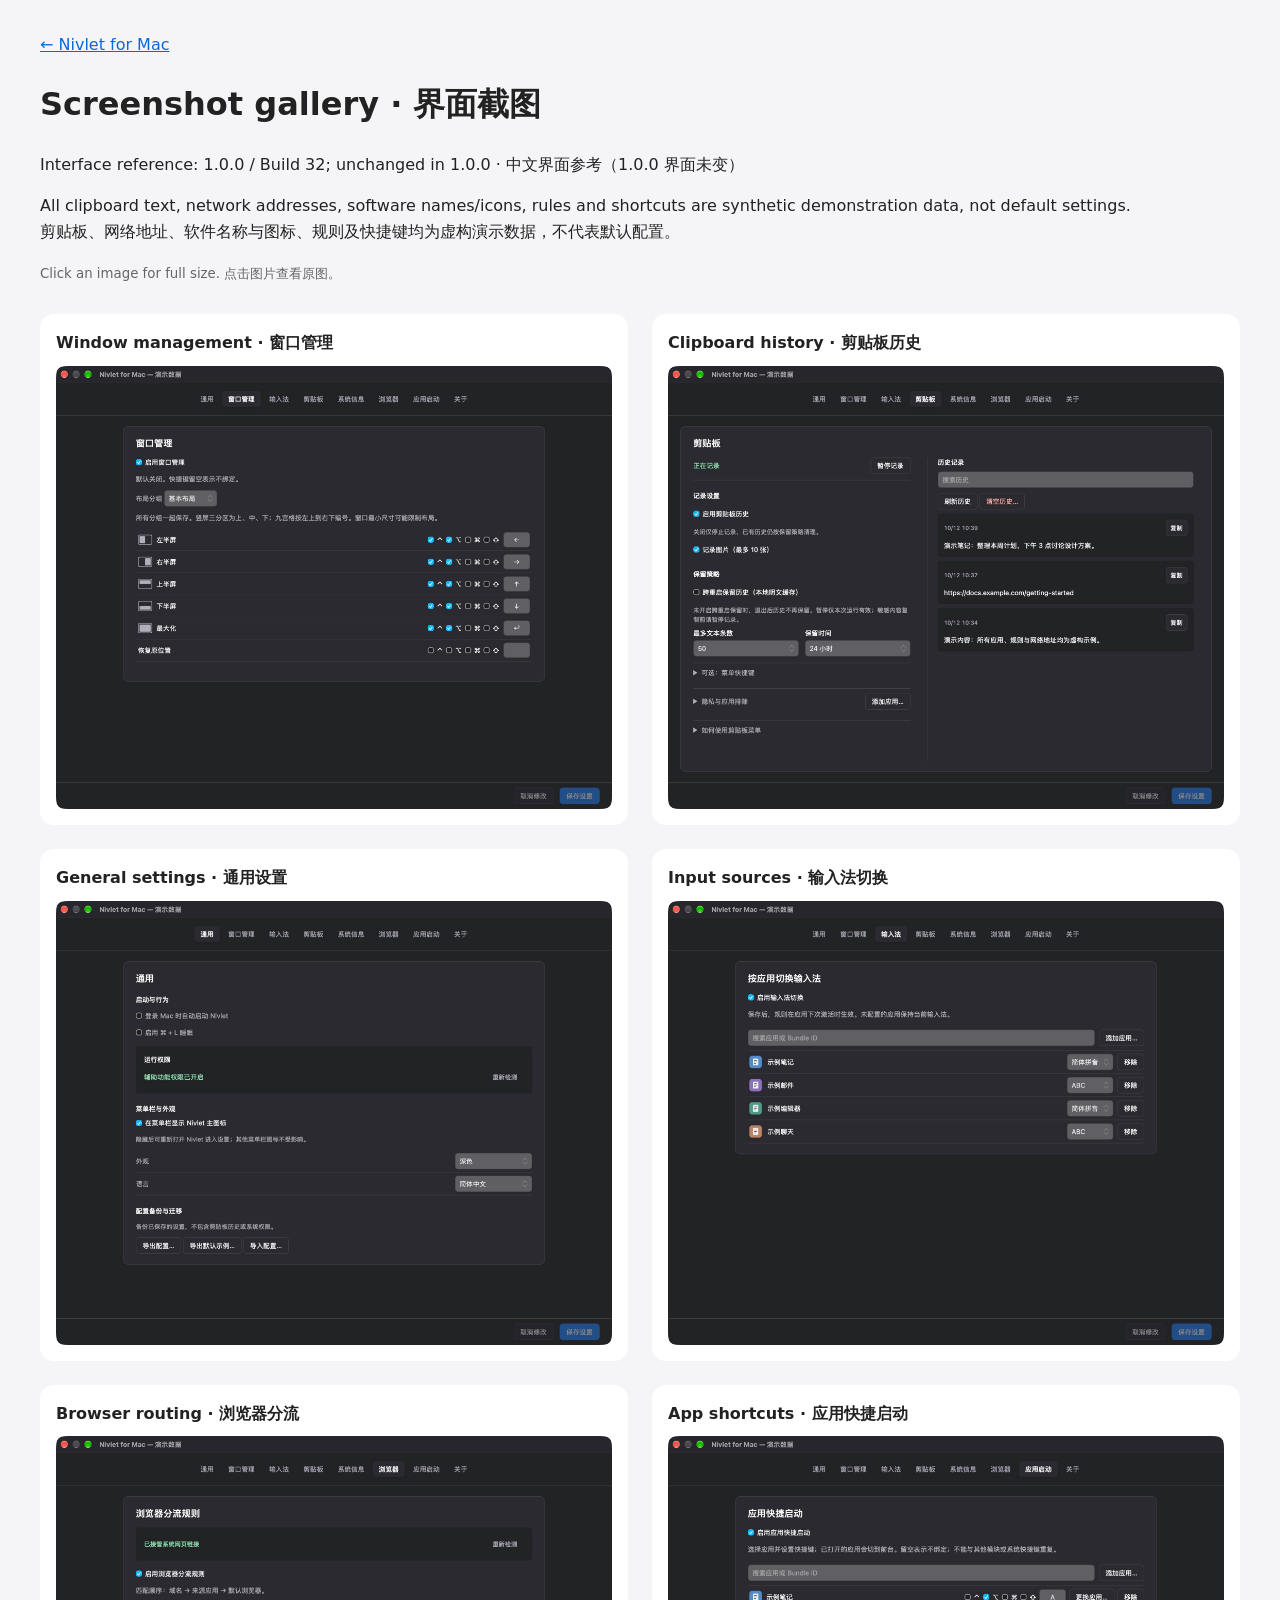
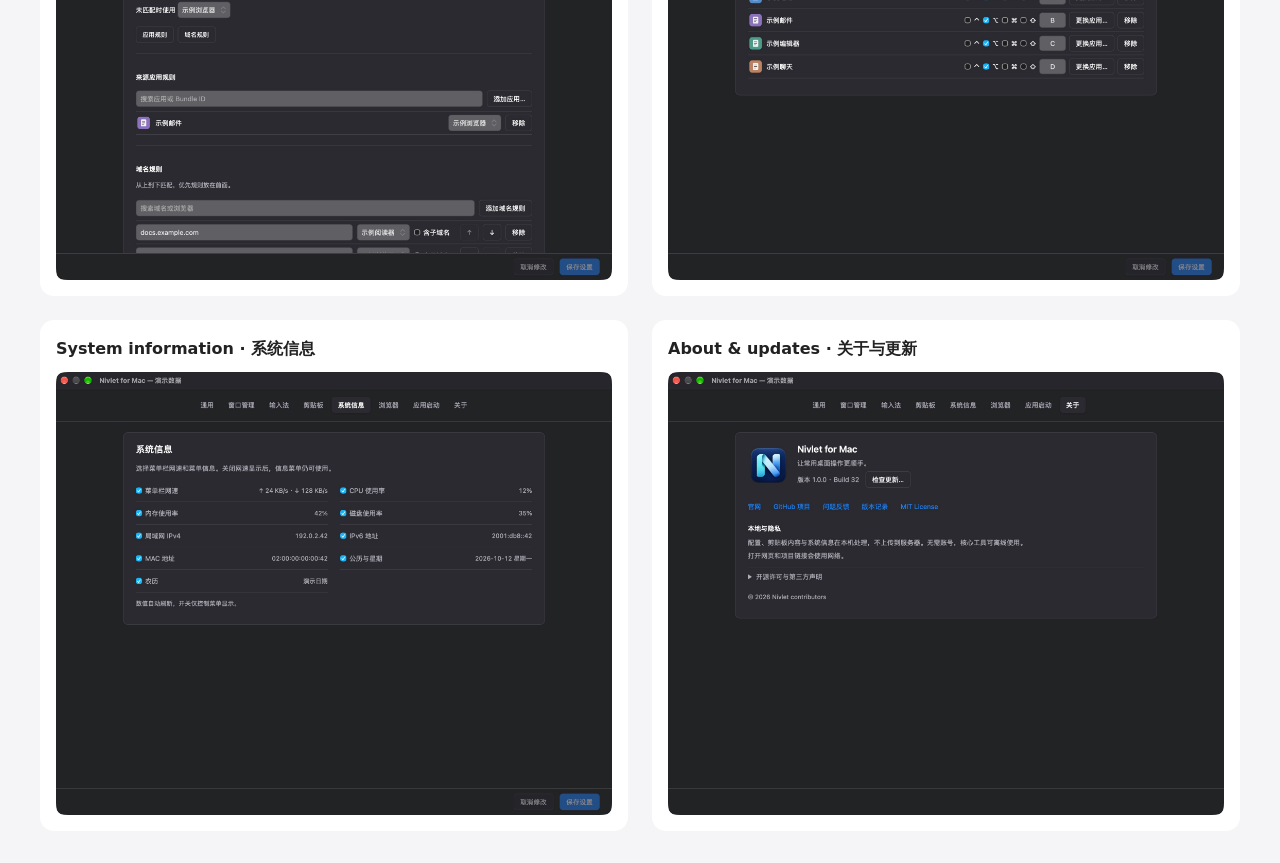
==== docs/screenshots.html @ cc3497e9 "Release Nivlet 1.0.0" ====
<!doctype html><html lang="en"><meta charset="utf-8"><meta name="viewport" content="width=device-width,initial-scale=1"><title>Nivlet 1.0.10 — Screenshot gallery / 界面截图</title><style>body{max-width:1200px;margin:0 auto;padding:32px 24px;background:#f5f5f7;color:#222;font:16px/1.6 system-ui}a{color:#0969da}header{margin-bottom:28px}.gallery{display:grid;grid-template-columns:repeat(2,minmax(0,1fr));gap:24px}figure{margin:0;padding:16px;background:#fff;border-radius:14px}img{display:block;width:100%;height:auto;border-radius:8px}figcaption{font-weight:600;margin-bottom:10px}small{color:#666}@media(max-width:700px){.gallery{grid-template-columns:1fr}body{padding:20px 16px}}</style><header><a href="./">← Nivlet for Mac</a><h1>Screenshot gallery · 界面截图</h1><p>Interface reference: 1.0.0 / Build 32; unchanged in 1.0.0 · 中文界面参考（1.0.0 界面未变）</p><p>All clipboard text, network addresses, software names/icons, rules and shortcuts are synthetic demonstration data, not default settings.<br>剪贴板、网络地址、软件名称与图标、规则及快捷键均为虚构演示数据，不代表默认配置。</p><small>Click an image for full size. 点击图片查看原图。</small></header><main class="gallery"><figure><figcaption>Window management · 窗口管理</figcaption><a href="assets/screenshots/windows.jpg"><img src="assets/screenshots/windows.jpg" alt="Window management — synthetic demonstration" loading="lazy" width="2160" height="1724"></a></figure><figure><figcaption>Clipboard history · 剪贴板历史</figcaption><a href="assets/screenshots/clipboard.jpg"><img src="assets/screenshots/clipboard.jpg" alt="Clipboard history — synthetic demonstration" loading="lazy" width="2160" height="1724"></a></figure><figure><figcaption>General settings · 通用设置</figcaption><a href="assets/screenshots/general.jpg"><img src="assets/screenshots/general.jpg" alt="General settings — synthetic demonstration" loading="lazy" width="2160" height="1724"></a></figure><figure><figcaption>Input sources · 输入法切换</figcaption><a href="assets/screenshots/input.jpg"><img src="assets/screenshots/input.jpg" alt="Input sources — synthetic demonstration" loading="lazy" width="2160" height="1724"></a></figure><figure><figcaption>Browser routing · 浏览器分流</figcaption><a href="assets/screenshots/browser.jpg"><img src="assets/screenshots/browser.jpg" alt="Browser routing — synthetic demonstration" loading="lazy" width="2160" height="1724"></a></figure><figure><figcaption>App shortcuts · 应用快捷启动</figcaption><a href="assets/screenshots/launcher.jpg"><img src="assets/screenshots/launcher.jpg" alt="App shortcuts — synthetic demonstration" loading="lazy" width="2160" height="1724"></a></figure><figure><figcaption>System information · 系统信息</figcaption><a href="assets/screenshots/system.jpg"><img src="assets/screenshots/system.jpg" alt="System information — synthetic demonstration" loading="lazy" width="2160" height="1724"></a></figure><figure><figcaption>About & updates · 关于与更新</figcaption><a href="assets/screenshots/about.jpg"><img src="assets/screenshots/about.jpg" alt="About & updates — synthetic demonstration" loading="lazy" width="2160" height="1724"></a></figure></main></html>
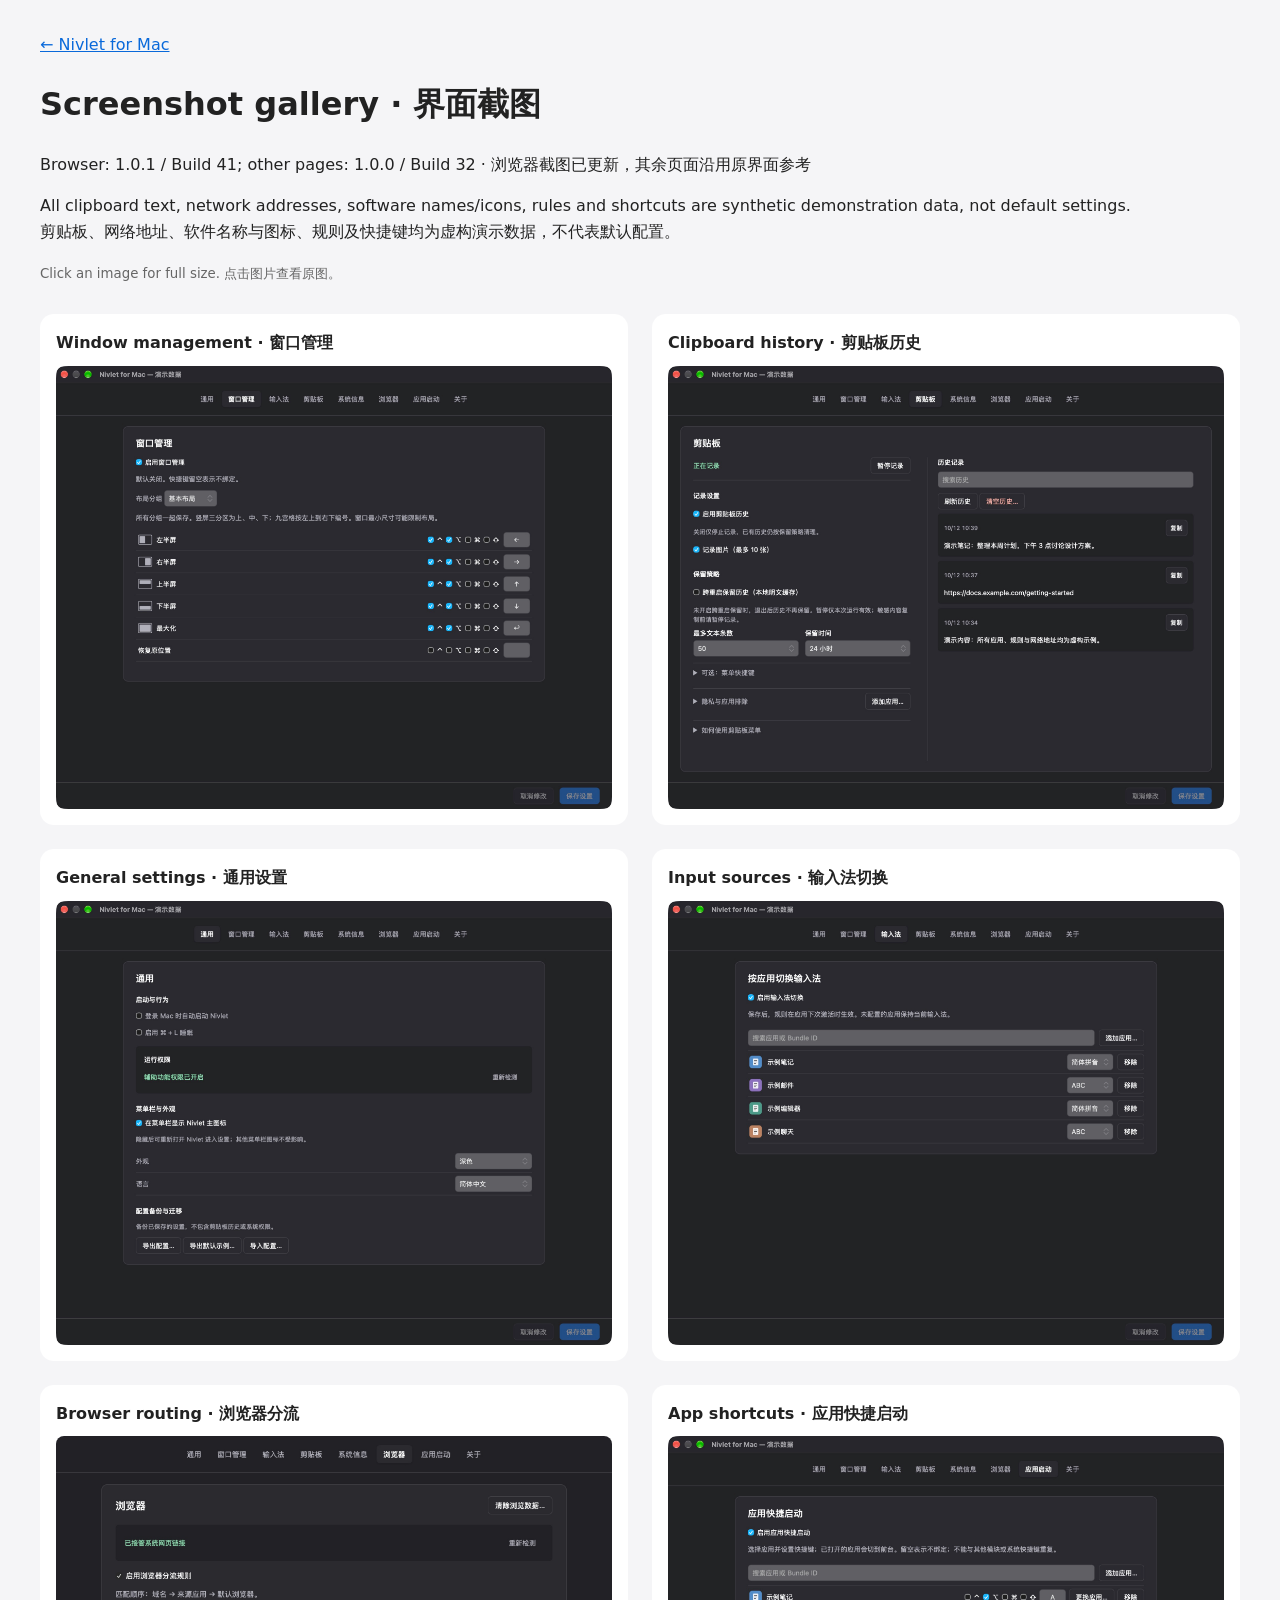
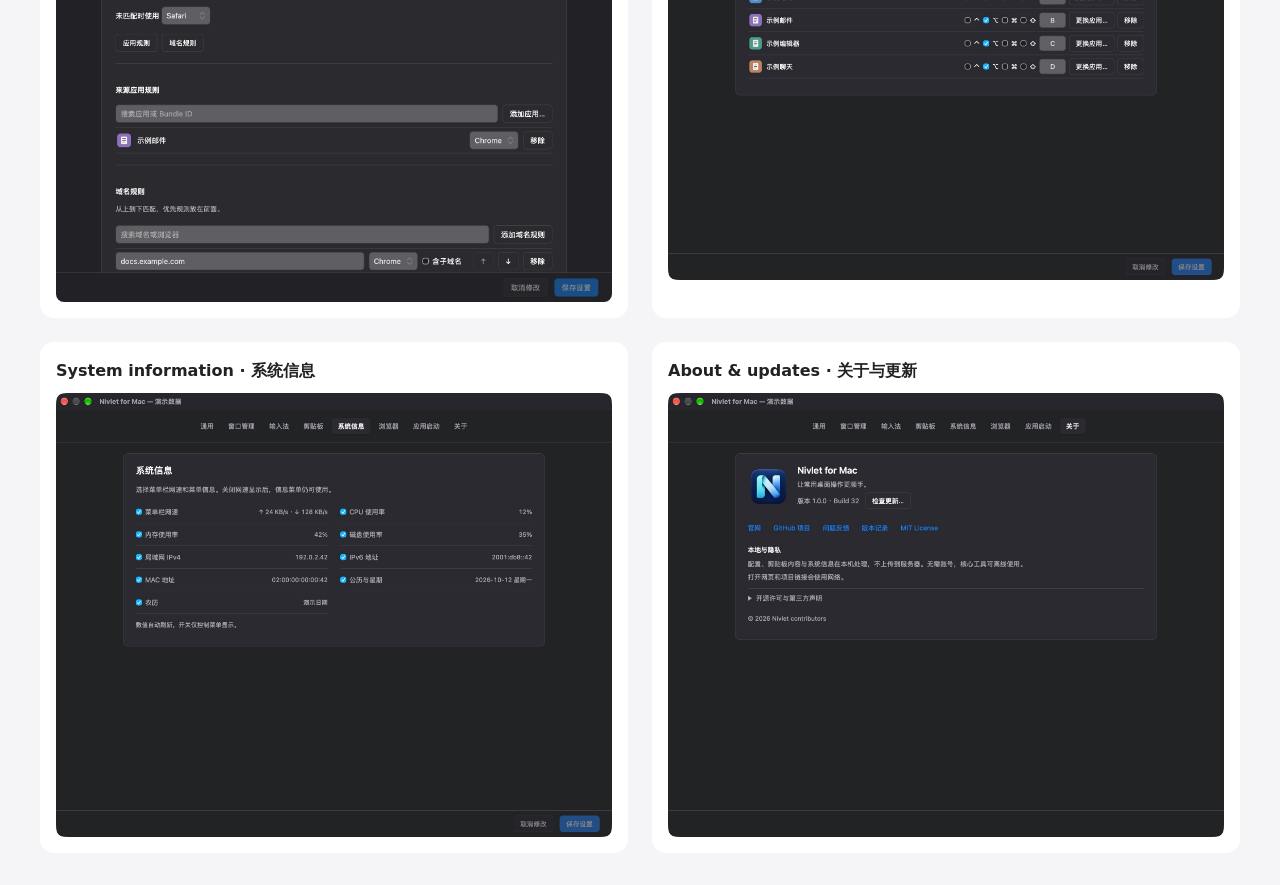
==== commit dd62a44b: "Release Nivlet 1.0.1 with browser data actions and reopen fixes" ====
--- a/docs/screenshots.html
+++ b/docs/screenshots.html
@@ -1 +1 @@
-<!doctype html><html lang="en"><meta charset="utf-8"><meta name="viewport" content="width=device-width,initial-scale=1"><title>Nivlet 1.0.10 — Screenshot gallery / 界面截图</title><style>body{max-width:1200px;margin:0 auto;padding:32px 24px;background:#f5f5f7;color:#222;font:16px/1.6 system-ui}a{color:#0969da}header{margin-bottom:28px}.gallery{display:grid;grid-template-columns:repeat(2,minmax(0,1fr));gap:24px}figure{margin:0;padding:16px;background:#fff;border-radius:14px}img{display:block;width:100%;height:auto;border-radius:8px}figcaption{font-weight:600;margin-bottom:10px}small{color:#666}@media(max-width:700px){.gallery{grid-template-columns:1fr}body{padding:20px 16px}}</style><header><a href="./">← Nivlet for Mac</a><h1>Screenshot gallery · 界面截图</h1><p>Interface reference: 1.0.0 / Build 32; unchanged in 1.0.0 · 中文界面参考（1.0.0 界面未变）</p><p>All clipboard text, network addresses, software names/icons, rules and shortcuts are synthetic demonstration data, not default settings.<br>剪贴板、网络地址、软件名称与图标、规则及快捷键均为虚构演示数据，不代表默认配置。</p><small>Click an image for full size. 点击图片查看原图。</small></header><main class="gallery"><figure><figcaption>Window management · 窗口管理</figcaption><a href="assets/screenshots/windows.jpg"><img src="assets/screenshots/windows.jpg" alt="Window management — synthetic demonstration" loading="lazy" width="2160" height="1724"></a></figure><figure><figcaption>Clipboard history · 剪贴板历史</figcaption><a href="assets/screenshots/clipboard.jpg"><img src="assets/screenshots/clipboard.jpg" alt="Clipboard history — synthetic demonstration" loading="lazy" width="2160" height="1724"></a></figure><figure><figcaption>General settings · 通用设置</figcaption><a href="assets/screenshots/general.jpg"><img src="assets/screenshots/general.jpg" alt="General settings — synthetic demonstration" loading="lazy" width="2160" height="1724"></a></figure><figure><figcaption>Input sources · 输入法切换</figcaption><a href="assets/screenshots/input.jpg"><img src="assets/screenshots/input.jpg" alt="Input sources — synthetic demonstration" loading="lazy" width="2160" height="1724"></a></figure><figure><figcaption>Browser routing · 浏览器分流</figcaption><a href="assets/screenshots/browser.jpg"><img src="assets/screenshots/browser.jpg" alt="Browser routing — synthetic demonstration" loading="lazy" width="2160" height="1724"></a></figure><figure><figcaption>App shortcuts · 应用快捷启动</figcaption><a href="assets/screenshots/launcher.jpg"><img src="assets/screenshots/launcher.jpg" alt="App shortcuts — synthetic demonstration" loading="lazy" width="2160" height="1724"></a></figure><figure><figcaption>System information · 系统信息</figcaption><a href="assets/screenshots/system.jpg"><img src="assets/screenshots/system.jpg" alt="System information — synthetic demonstration" loading="lazy" width="2160" height="1724"></a></figure><figure><figcaption>About & updates · 关于与更新</figcaption><a href="assets/screenshots/about.jpg"><img src="assets/screenshots/about.jpg" alt="About & updates — synthetic demonstration" loading="lazy" width="2160" height="1724"></a></figure></main></html>+<!doctype html><html lang="en"><meta charset="utf-8"><meta name="viewport" content="width=device-width,initial-scale=1"><title>Nivlet 1.0.10 — Screenshot gallery / 界面截图</title><style>body{max-width:1200px;margin:0 auto;padding:32px 24px;background:#f5f5f7;color:#222;font:16px/1.6 system-ui}a{color:#0969da}header{margin-bottom:28px}.gallery{display:grid;grid-template-columns:repeat(2,minmax(0,1fr));gap:24px}figure{margin:0;padding:16px;background:#fff;border-radius:14px}img{display:block;width:100%;height:auto;border-radius:8px}figcaption{font-weight:600;margin-bottom:10px}small{color:#666}@media(max-width:700px){.gallery{grid-template-columns:1fr}body{padding:20px 16px}}</style><header><a href="./">← Nivlet for Mac</a><h1>Screenshot gallery · 界面截图</h1><p>Browser: 1.0.1 / Build 41; other pages: 1.0.0 / Build 32 · 浏览器截图已更新，其余页面沿用原界面参考</p><p>All clipboard text, network addresses, software names/icons, rules and shortcuts are synthetic demonstration data, not default settings.<br>剪贴板、网络地址、软件名称与图标、规则及快捷键均为虚构演示数据，不代表默认配置。</p><small>Click an image for full size. 点击图片查看原图。</small></header><main class="gallery"><figure><figcaption>Window management · 窗口管理</figcaption><a href="assets/screenshots/windows.jpg"><img src="assets/screenshots/windows.jpg" alt="Window management — synthetic demonstration" loading="lazy" width="2160" height="1724"></a></figure><figure><figcaption>Clipboard history · 剪贴板历史</figcaption><a href="assets/screenshots/clipboard.jpg"><img src="assets/screenshots/clipboard.jpg" alt="Clipboard history — synthetic demonstration" loading="lazy" width="2160" height="1724"></a></figure><figure><figcaption>General settings · 通用设置</figcaption><a href="assets/screenshots/general.jpg"><img src="assets/screenshots/general.jpg" alt="General settings — synthetic demonstration" loading="lazy" width="2160" height="1724"></a></figure><figure><figcaption>Input sources · 输入法切换</figcaption><a href="assets/screenshots/input.jpg"><img src="assets/screenshots/input.jpg" alt="Input sources — synthetic demonstration" loading="lazy" width="2160" height="1724"></a></figure><figure><figcaption>Browser routing · 浏览器分流</figcaption><a href="assets/screenshots/browser.jpg"><img src="assets/screenshots/browser.jpg" alt="Browser routing — synthetic demonstration" loading="lazy" width="2160" height="1724"></a></figure><figure><figcaption>App shortcuts · 应用快捷启动</figcaption><a href="assets/screenshots/launcher.jpg"><img src="assets/screenshots/launcher.jpg" alt="App shortcuts — synthetic demonstration" loading="lazy" width="2160" height="1724"></a></figure><figure><figcaption>System information · 系统信息</figcaption><a href="assets/screenshots/system.jpg"><img src="assets/screenshots/system.jpg" alt="System information — synthetic demonstration" loading="lazy" width="2160" height="1724"></a></figure><figure><figcaption>About & updates · 关于与更新</figcaption><a href="assets/screenshots/about.jpg"><img src="assets/screenshots/about.jpg" alt="About & updates — synthetic demonstration" loading="lazy" width="2160" height="1724"></a></figure></main></html>
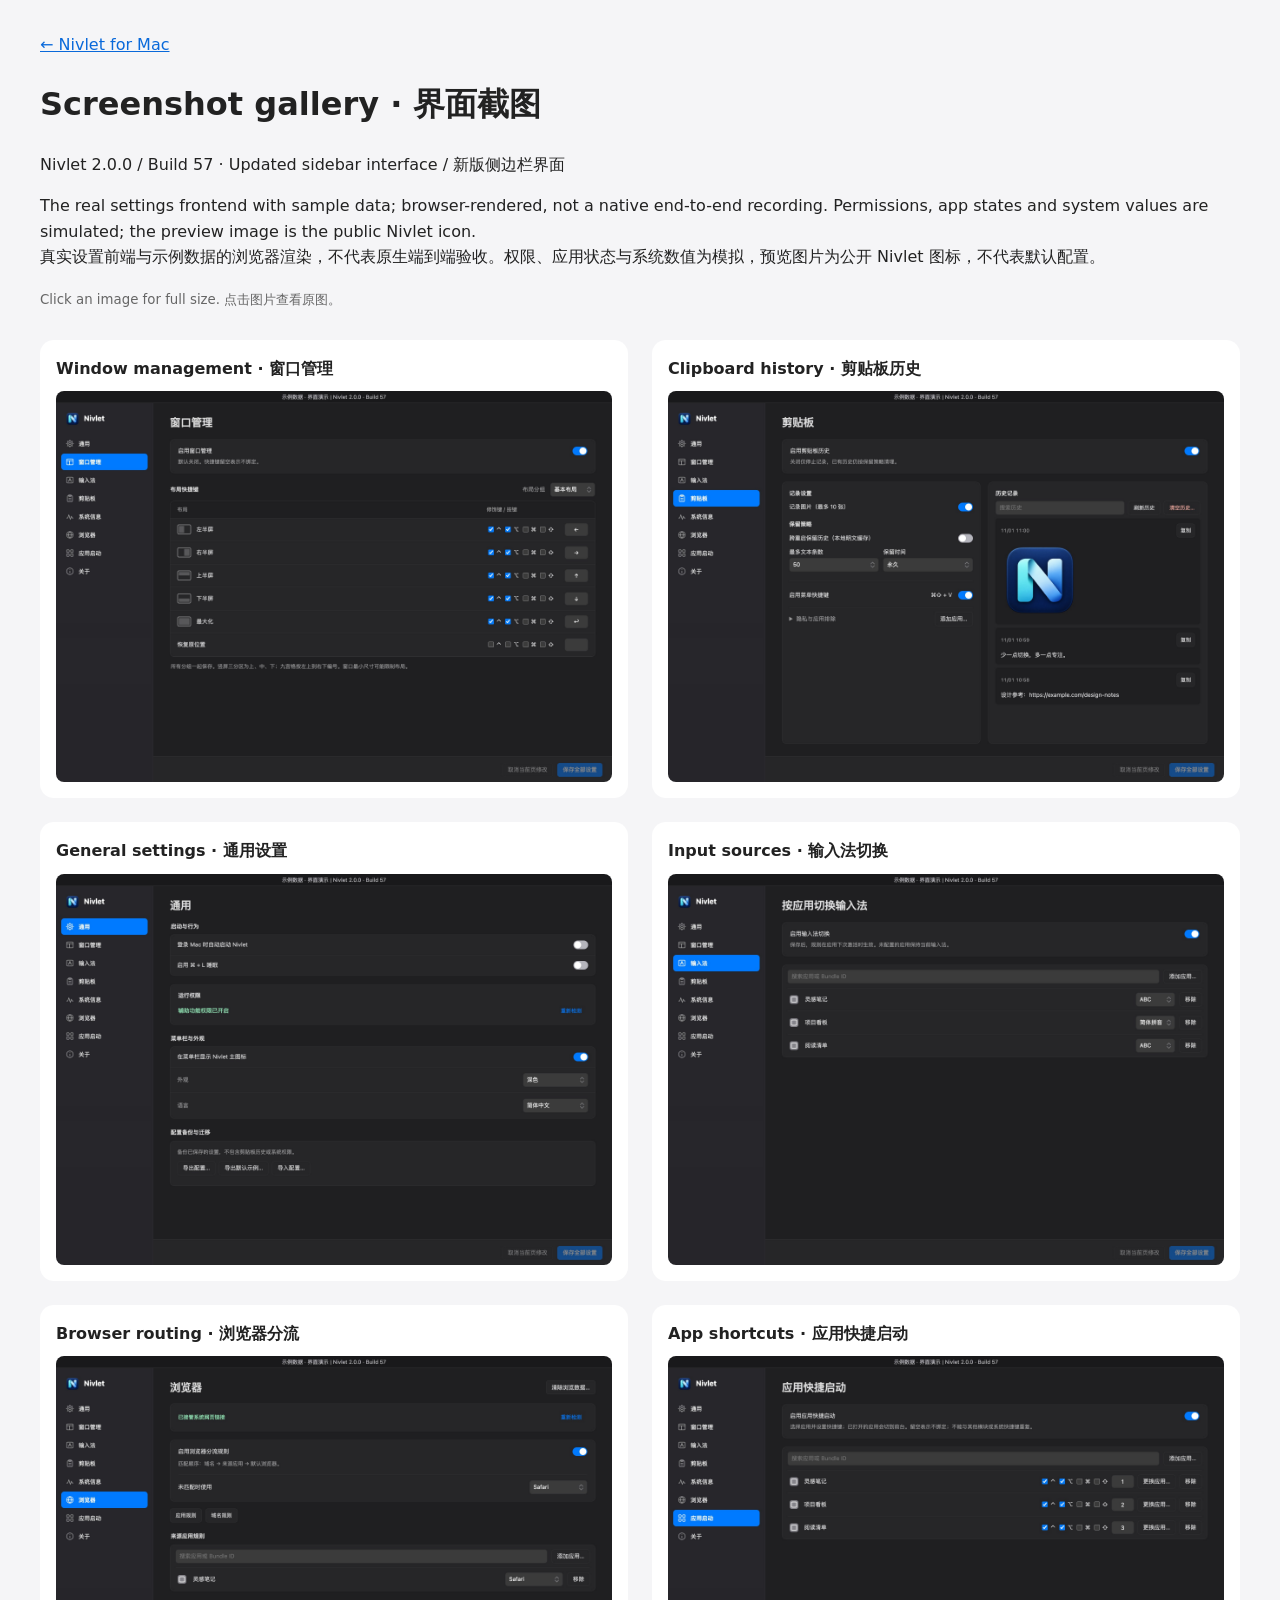
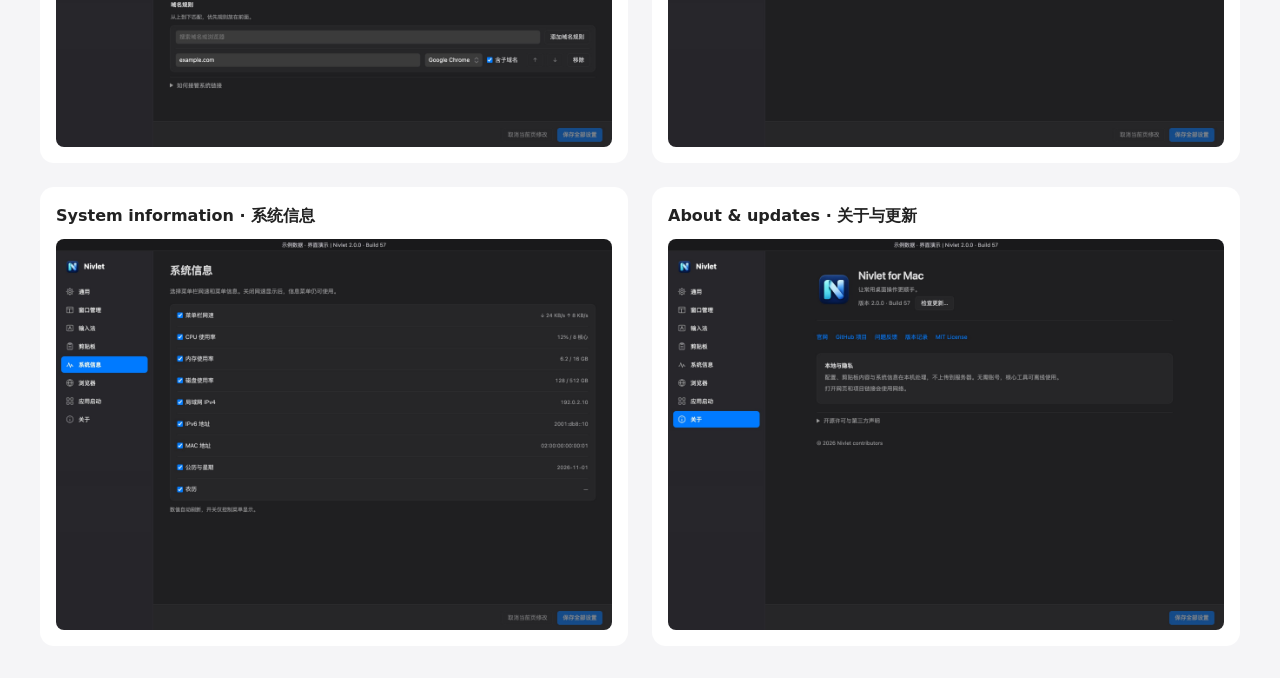
==== commit 7ac38f96: "Prepare 2.0.0 major release metadata, documentation, and updated demos" ====
--- a/docs/screenshots.html
+++ b/docs/screenshots.html
@@ -1 +1 @@
-<!doctype html><html lang="en"><meta charset="utf-8"><meta name="viewport" content="width=device-width,initial-scale=1"><title>Nivlet 1.0.10 — Screenshot gallery / 界面截图</title><style>body{max-width:1200px;margin:0 auto;padding:32px 24px;background:#f5f5f7;color:#222;font:16px/1.6 system-ui}a{color:#0969da}header{margin-bottom:28px}.gallery{display:grid;grid-template-columns:repeat(2,minmax(0,1fr));gap:24px}figure{margin:0;padding:16px;background:#fff;border-radius:14px}img{display:block;width:100%;height:auto;border-radius:8px}figcaption{font-weight:600;margin-bottom:10px}small{color:#666}@media(max-width:700px){.gallery{grid-template-columns:1fr}body{padding:20px 16px}}</style><header><a href="./">← Nivlet for Mac</a><h1>Screenshot gallery · 界面截图</h1><p>Browser: 1.0.1 / Build 41; other pages: 1.0.0 / Build 32 · 浏览器截图已更新，其余页面沿用原界面参考</p><p>All clipboard text, network addresses, software names/icons, rules and shortcuts are synthetic demonstration data, not default settings.<br>剪贴板、网络地址、软件名称与图标、规则及快捷键均为虚构演示数据，不代表默认配置。</p><small>Click an image for full size. 点击图片查看原图。</small></header><main class="gallery"><figure><figcaption>Window management · 窗口管理</figcaption><a href="assets/screenshots/windows.jpg"><img src="assets/screenshots/windows.jpg" alt="Window management — synthetic demonstration" loading="lazy" width="2160" height="1724"></a></figure><figure><figcaption>Clipboard history · 剪贴板历史</figcaption><a href="assets/screenshots/clipboard.jpg"><img src="assets/screenshots/clipboard.jpg" alt="Clipboard history — synthetic demonstration" loading="lazy" width="2160" height="1724"></a></figure><figure><figcaption>General settings · 通用设置</figcaption><a href="assets/screenshots/general.jpg"><img src="assets/screenshots/general.jpg" alt="General settings — synthetic demonstration" loading="lazy" width="2160" height="1724"></a></figure><figure><figcaption>Input sources · 输入法切换</figcaption><a href="assets/screenshots/input.jpg"><img src="assets/screenshots/input.jpg" alt="Input sources — synthetic demonstration" loading="lazy" width="2160" height="1724"></a></figure><figure><figcaption>Browser routing · 浏览器分流</figcaption><a href="assets/screenshots/browser.jpg"><img src="assets/screenshots/browser.jpg" alt="Browser routing — synthetic demonstration" loading="lazy" width="2160" height="1724"></a></figure><figure><figcaption>App shortcuts · 应用快捷启动</figcaption><a href="assets/screenshots/launcher.jpg"><img src="assets/screenshots/launcher.jpg" alt="App shortcuts — synthetic demonstration" loading="lazy" width="2160" height="1724"></a></figure><figure><figcaption>System information · 系统信息</figcaption><a href="assets/screenshots/system.jpg"><img src="assets/screenshots/system.jpg" alt="System information — synthetic demonstration" loading="lazy" width="2160" height="1724"></a></figure><figure><figcaption>About & updates · 关于与更新</figcaption><a href="assets/screenshots/about.jpg"><img src="assets/screenshots/about.jpg" alt="About & updates — synthetic demonstration" loading="lazy" width="2160" height="1724"></a></figure></main></html>+<!doctype html><html lang="en"><meta charset="utf-8"><meta name="viewport" content="width=device-width,initial-scale=1"><title>Nivlet — Screenshot gallery / 界面截图</title><style>body{max-width:1200px;margin:0 auto;padding:32px 24px;background:#f5f5f7;color:#222;font:16px/1.6 system-ui}a{color:#0969da}header{margin-bottom:28px}.gallery{display:grid;grid-template-columns:repeat(2,minmax(0,1fr));gap:24px}figure{margin:0;padding:16px;background:#fff;border-radius:14px}img{display:block;width:100%;height:auto;border-radius:8px}figcaption{font-weight:600;margin-bottom:10px}small{color:#666}@media(max-width:700px){.gallery{grid-template-columns:1fr}body{padding:20px 16px}}</style><header><a href="./">← Nivlet for Mac</a><h1>Screenshot gallery · 界面截图</h1><p>Nivlet 2.0.0 / Build 57 · Updated sidebar interface / 新版侧边栏界面</p><p>The real settings frontend with sample data; browser-rendered, not a native end-to-end recording. Permissions, app states and system values are simulated; the preview image is the public Nivlet icon.<br>真实设置前端与示例数据的浏览器渲染，不代表原生端到端验收。权限、应用状态与系统数值为模拟，预览图片为公开 Nivlet 图标，不代表默认配置。</p><small>Click an image for full size. 点击图片查看原图。</small></header><main class="gallery"><figure><figcaption>Window management · 窗口管理</figcaption><a href="assets/screenshots/windows.jpg"><img src="assets/screenshots/windows.jpg" alt="Window management — synthetic demonstration" loading="lazy" width="2560" height="1800"></a></figure><figure><figcaption>Clipboard history · 剪贴板历史</figcaption><a href="assets/screenshots/clipboard.jpg"><img src="assets/screenshots/clipboard.jpg" alt="Clipboard history — synthetic demonstration" loading="lazy" width="2560" height="1800"></a></figure><figure><figcaption>General settings · 通用设置</figcaption><a href="assets/screenshots/general.jpg"><img src="assets/screenshots/general.jpg" alt="General settings — synthetic demonstration" loading="lazy" width="2560" height="1800"></a></figure><figure><figcaption>Input sources · 输入法切换</figcaption><a href="assets/screenshots/input.jpg"><img src="assets/screenshots/input.jpg" alt="Input sources — synthetic demonstration" loading="lazy" width="2560" height="1800"></a></figure><figure><figcaption>Browser routing · 浏览器分流</figcaption><a href="assets/screenshots/browser.jpg"><img src="assets/screenshots/browser.jpg" alt="Browser routing — synthetic demonstration" loading="lazy" width="2560" height="1800"></a></figure><figure><figcaption>App shortcuts · 应用快捷启动</figcaption><a href="assets/screenshots/launcher.jpg"><img src="assets/screenshots/launcher.jpg" alt="App shortcuts — synthetic demonstration" loading="lazy" width="2560" height="1800"></a></figure><figure><figcaption>System information · 系统信息</figcaption><a href="assets/screenshots/system.jpg"><img src="assets/screenshots/system.jpg" alt="System information — synthetic demonstration" loading="lazy" width="2560" height="1800"></a></figure><figure><figcaption>About & updates · 关于与更新</figcaption><a href="assets/screenshots/about.jpg"><img src="assets/screenshots/about.jpg" alt="About & updates — synthetic demonstration" loading="lazy" width="2560" height="1800"></a></figure></main></html>
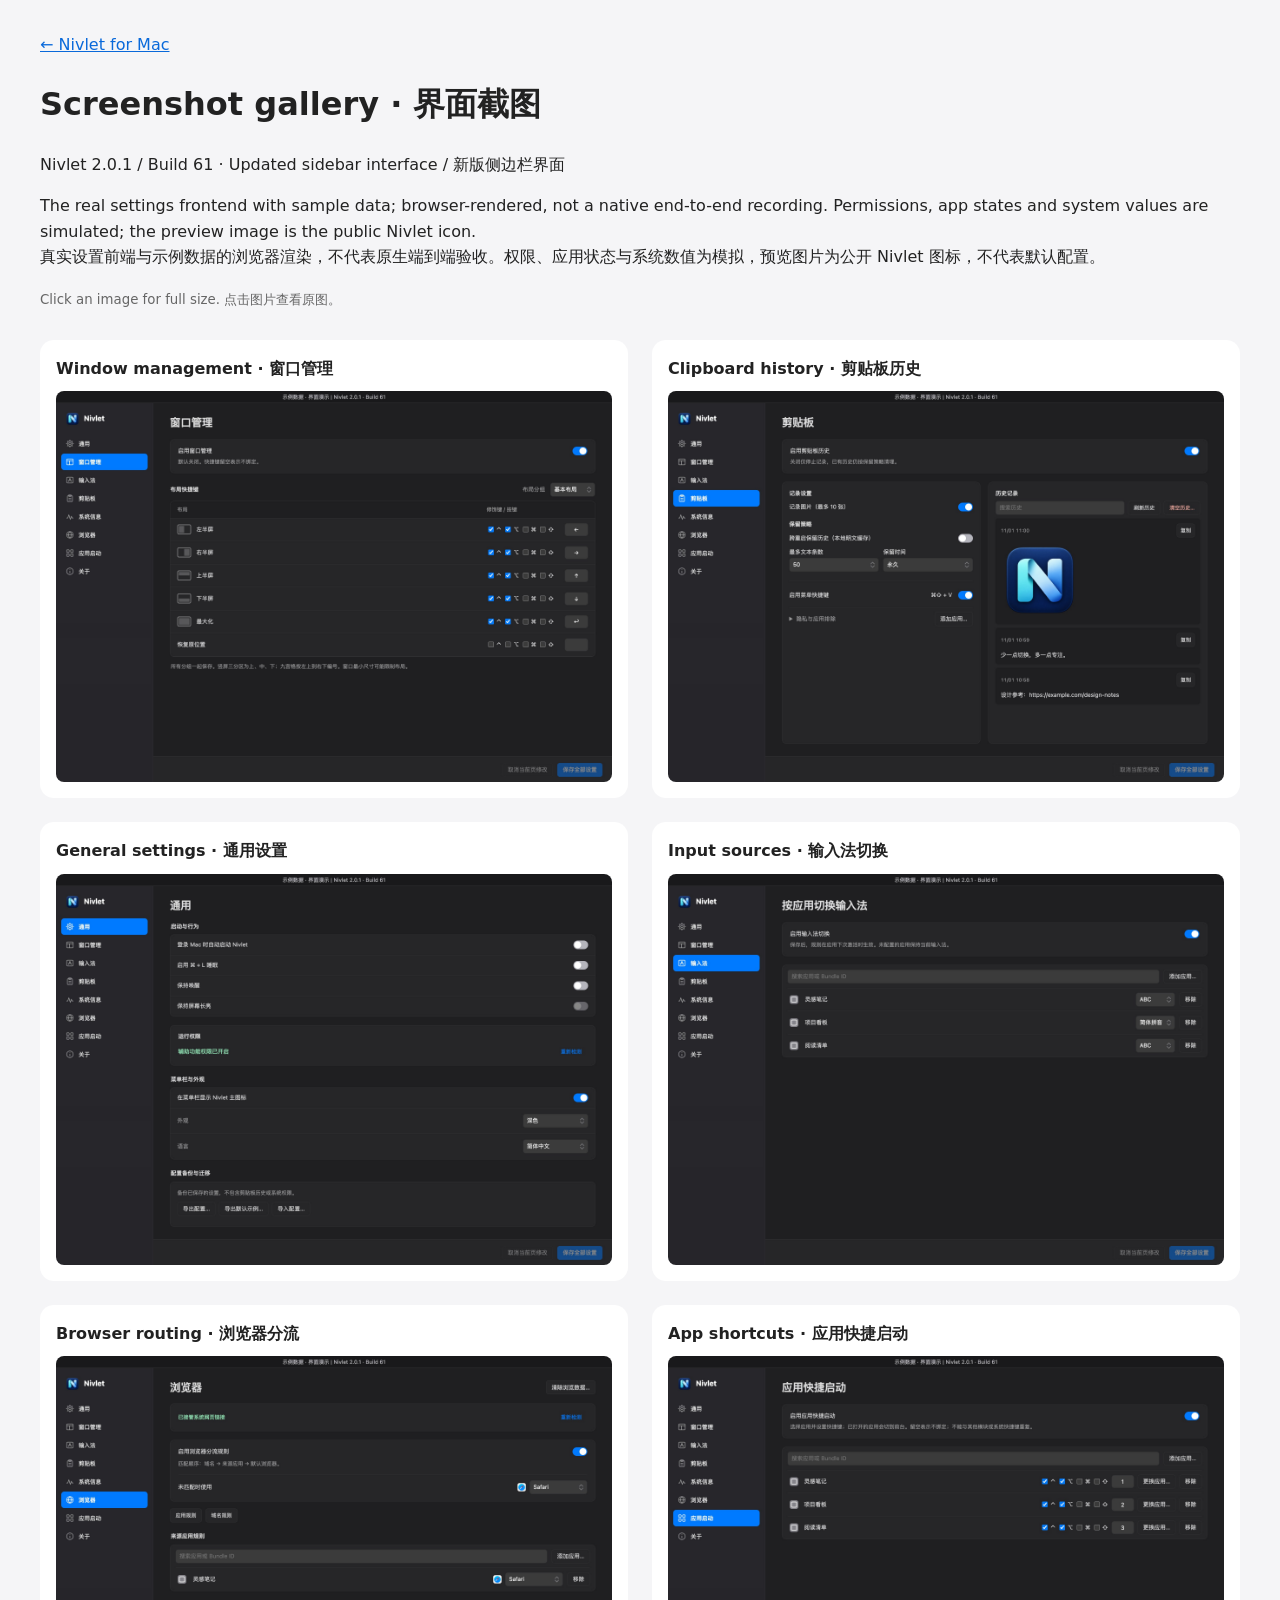
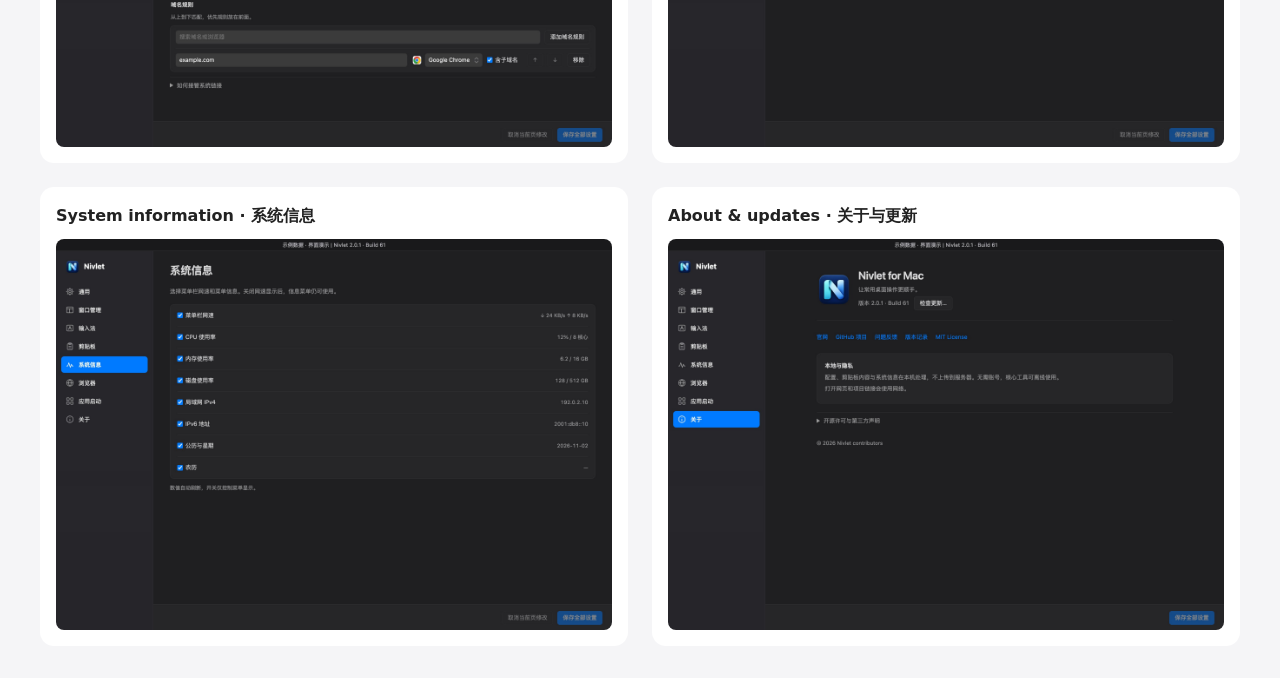
==== commit 5cbdbbf9: "Document 2.0.1 Build 61 and refresh public UI media" ====
--- a/docs/screenshots.html
+++ b/docs/screenshots.html
@@ -1 +1 @@
-<!doctype html><html lang="en"><meta charset="utf-8"><meta name="viewport" content="width=device-width,initial-scale=1"><title>Nivlet — Screenshot gallery / 界面截图</title><style>body{max-width:1200px;margin:0 auto;padding:32px 24px;background:#f5f5f7;color:#222;font:16px/1.6 system-ui}a{color:#0969da}header{margin-bottom:28px}.gallery{display:grid;grid-template-columns:repeat(2,minmax(0,1fr));gap:24px}figure{margin:0;padding:16px;background:#fff;border-radius:14px}img{display:block;width:100%;height:auto;border-radius:8px}figcaption{font-weight:600;margin-bottom:10px}small{color:#666}@media(max-width:700px){.gallery{grid-template-columns:1fr}body{padding:20px 16px}}</style><header><a href="./">← Nivlet for Mac</a><h1>Screenshot gallery · 界面截图</h1><p>Nivlet 2.0.0 / Build 57 · Updated sidebar interface / 新版侧边栏界面</p><p>The real settings frontend with sample data; browser-rendered, not a native end-to-end recording. Permissions, app states and system values are simulated; the preview image is the public Nivlet icon.<br>真实设置前端与示例数据的浏览器渲染，不代表原生端到端验收。权限、应用状态与系统数值为模拟，预览图片为公开 Nivlet 图标，不代表默认配置。</p><small>Click an image for full size. 点击图片查看原图。</small></header><main class="gallery"><figure><figcaption>Window management · 窗口管理</figcaption><a href="assets/screenshots/windows.jpg"><img src="assets/screenshots/windows.jpg" alt="Window management — synthetic demonstration" loading="lazy" width="2560" height="1800"></a></figure><figure><figcaption>Clipboard history · 剪贴板历史</figcaption><a href="assets/screenshots/clipboard.jpg"><img src="assets/screenshots/clipboard.jpg" alt="Clipboard history — synthetic demonstration" loading="lazy" width="2560" height="1800"></a></figure><figure><figcaption>General settings · 通用设置</figcaption><a href="assets/screenshots/general.jpg"><img src="assets/screenshots/general.jpg" alt="General settings — synthetic demonstration" loading="lazy" width="2560" height="1800"></a></figure><figure><figcaption>Input sources · 输入法切换</figcaption><a href="assets/screenshots/input.jpg"><img src="assets/screenshots/input.jpg" alt="Input sources — synthetic demonstration" loading="lazy" width="2560" height="1800"></a></figure><figure><figcaption>Browser routing · 浏览器分流</figcaption><a href="assets/screenshots/browser.jpg"><img src="assets/screenshots/browser.jpg" alt="Browser routing — synthetic demonstration" loading="lazy" width="2560" height="1800"></a></figure><figure><figcaption>App shortcuts · 应用快捷启动</figcaption><a href="assets/screenshots/launcher.jpg"><img src="assets/screenshots/launcher.jpg" alt="App shortcuts — synthetic demonstration" loading="lazy" width="2560" height="1800"></a></figure><figure><figcaption>System information · 系统信息</figcaption><a href="assets/screenshots/system.jpg"><img src="assets/screenshots/system.jpg" alt="System information — synthetic demonstration" loading="lazy" width="2560" height="1800"></a></figure><figure><figcaption>About & updates · 关于与更新</figcaption><a href="assets/screenshots/about.jpg"><img src="assets/screenshots/about.jpg" alt="About & updates — synthetic demonstration" loading="lazy" width="2560" height="1800"></a></figure></main></html>+<!doctype html><html lang="en"><meta charset="utf-8"><meta name="viewport" content="width=device-width,initial-scale=1"><title>Nivlet — Screenshot gallery / 界面截图</title><style>body{max-width:1200px;margin:0 auto;padding:32px 24px;background:#f5f5f7;color:#222;font:16px/1.6 system-ui}a{color:#0969da}header{margin-bottom:28px}.gallery{display:grid;grid-template-columns:repeat(2,minmax(0,1fr));gap:24px}figure{margin:0;padding:16px;background:#fff;border-radius:14px}img{display:block;width:100%;height:auto;border-radius:8px}figcaption{font-weight:600;margin-bottom:10px}small{color:#666}@media(max-width:700px){.gallery{grid-template-columns:1fr}body{padding:20px 16px}}</style><header><a href="./">← Nivlet for Mac</a><h1>Screenshot gallery · 界面截图</h1><p>Nivlet 2.0.1 / Build 61 · Updated sidebar interface / 新版侧边栏界面</p><p>The real settings frontend with sample data; browser-rendered, not a native end-to-end recording. Permissions, app states and system values are simulated; the preview image is the public Nivlet icon.<br>真实设置前端与示例数据的浏览器渲染，不代表原生端到端验收。权限、应用状态与系统数值为模拟，预览图片为公开 Nivlet 图标，不代表默认配置。</p><small>Click an image for full size. 点击图片查看原图。</small></header><main class="gallery"><figure><figcaption>Window management · 窗口管理</figcaption><a href="assets/screenshots/windows.jpg"><img src="assets/screenshots/windows.jpg" alt="Window management — synthetic demonstration" loading="lazy" width="2560" height="1800"></a></figure><figure><figcaption>Clipboard history · 剪贴板历史</figcaption><a href="assets/screenshots/clipboard.jpg"><img src="assets/screenshots/clipboard.jpg" alt="Clipboard history — synthetic demonstration" loading="lazy" width="2560" height="1800"></a></figure><figure><figcaption>General settings · 通用设置</figcaption><a href="assets/screenshots/general.jpg"><img src="assets/screenshots/general.jpg" alt="General settings — synthetic demonstration" loading="lazy" width="2560" height="1800"></a></figure><figure><figcaption>Input sources · 输入法切换</figcaption><a href="assets/screenshots/input.jpg"><img src="assets/screenshots/input.jpg" alt="Input sources — synthetic demonstration" loading="lazy" width="2560" height="1800"></a></figure><figure><figcaption>Browser routing · 浏览器分流</figcaption><a href="assets/screenshots/browser.jpg"><img src="assets/screenshots/browser.jpg" alt="Browser routing — synthetic demonstration" loading="lazy" width="2560" height="1800"></a></figure><figure><figcaption>App shortcuts · 应用快捷启动</figcaption><a href="assets/screenshots/launcher.jpg"><img src="assets/screenshots/launcher.jpg" alt="App shortcuts — synthetic demonstration" loading="lazy" width="2560" height="1800"></a></figure><figure><figcaption>System information · 系统信息</figcaption><a href="assets/screenshots/system.jpg"><img src="assets/screenshots/system.jpg" alt="System information — synthetic demonstration" loading="lazy" width="2560" height="1800"></a></figure><figure><figcaption>About & updates · 关于与更新</figcaption><a href="assets/screenshots/about.jpg"><img src="assets/screenshots/about.jpg" alt="About & updates — synthetic demonstration" loading="lazy" width="2560" height="1800"></a></figure></main></html>
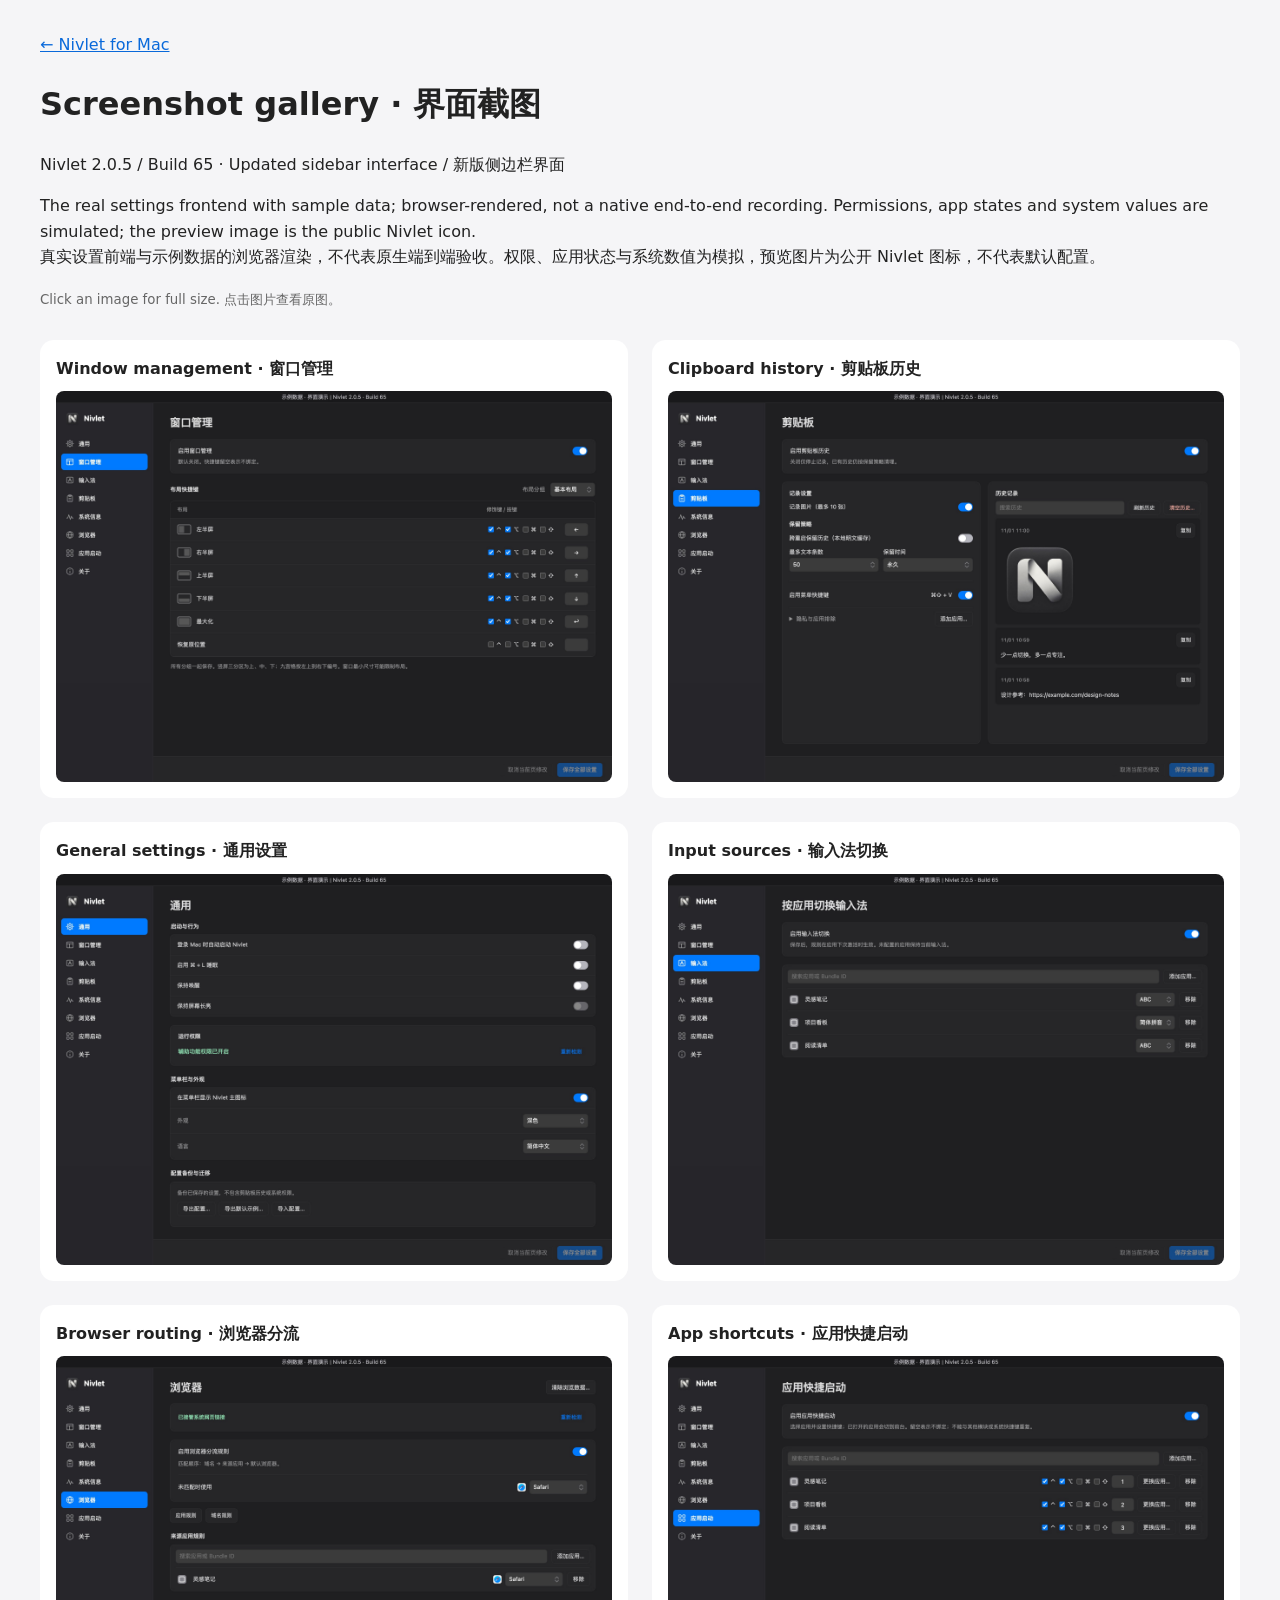
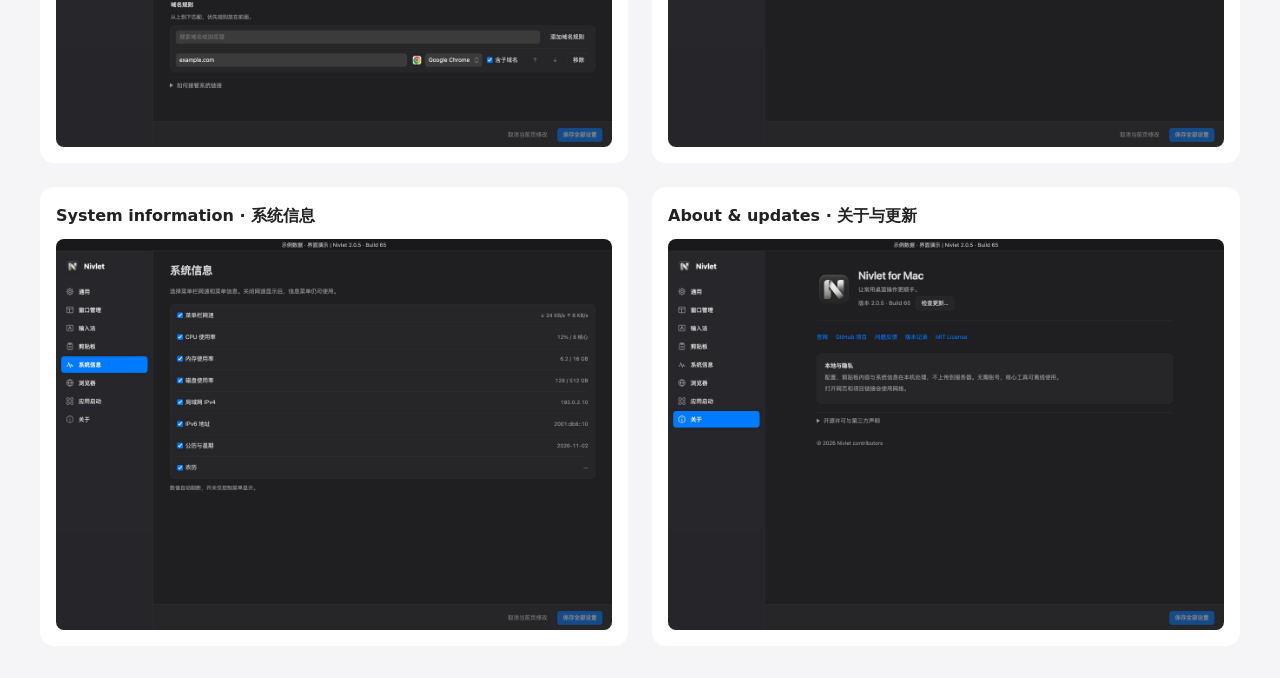
==== commit 70a04f00: "Prepare 2.0.5 Build 65 icon refresh release - Bump the version to 2.0.5 and add the Build 65 release" ====
--- a/docs/screenshots.html
+++ b/docs/screenshots.html
@@ -1 +1 @@
-<!doctype html><html lang="en"><meta charset="utf-8"><meta name="viewport" content="width=device-width,initial-scale=1"><title>Nivlet — Screenshot gallery / 界面截图</title><style>body{max-width:1200px;margin:0 auto;padding:32px 24px;background:#f5f5f7;color:#222;font:16px/1.6 system-ui}a{color:#0969da}header{margin-bottom:28px}.gallery{display:grid;grid-template-columns:repeat(2,minmax(0,1fr));gap:24px}figure{margin:0;padding:16px;background:#fff;border-radius:14px}img{display:block;width:100%;height:auto;border-radius:8px}figcaption{font-weight:600;margin-bottom:10px}small{color:#666}@media(max-width:700px){.gallery{grid-template-columns:1fr}body{padding:20px 16px}}</style><header><a href="./">← Nivlet for Mac</a><h1>Screenshot gallery · 界面截图</h1><p>Nivlet 2.0.1 / Build 61 · Updated sidebar interface / 新版侧边栏界面</p><p>The real settings frontend with sample data; browser-rendered, not a native end-to-end recording. Permissions, app states and system values are simulated; the preview image is the public Nivlet icon.<br>真实设置前端与示例数据的浏览器渲染，不代表原生端到端验收。权限、应用状态与系统数值为模拟，预览图片为公开 Nivlet 图标，不代表默认配置。</p><small>Click an image for full size. 点击图片查看原图。</small></header><main class="gallery"><figure><figcaption>Window management · 窗口管理</figcaption><a href="assets/screenshots/windows.jpg"><img src="assets/screenshots/windows.jpg" alt="Window management — synthetic demonstration" loading="lazy" width="2560" height="1800"></a></figure><figure><figcaption>Clipboard history · 剪贴板历史</figcaption><a href="assets/screenshots/clipboard.jpg"><img src="assets/screenshots/clipboard.jpg" alt="Clipboard history — synthetic demonstration" loading="lazy" width="2560" height="1800"></a></figure><figure><figcaption>General settings · 通用设置</figcaption><a href="assets/screenshots/general.jpg"><img src="assets/screenshots/general.jpg" alt="General settings — synthetic demonstration" loading="lazy" width="2560" height="1800"></a></figure><figure><figcaption>Input sources · 输入法切换</figcaption><a href="assets/screenshots/input.jpg"><img src="assets/screenshots/input.jpg" alt="Input sources — synthetic demonstration" loading="lazy" width="2560" height="1800"></a></figure><figure><figcaption>Browser routing · 浏览器分流</figcaption><a href="assets/screenshots/browser.jpg"><img src="assets/screenshots/browser.jpg" alt="Browser routing — synthetic demonstration" loading="lazy" width="2560" height="1800"></a></figure><figure><figcaption>App shortcuts · 应用快捷启动</figcaption><a href="assets/screenshots/launcher.jpg"><img src="assets/screenshots/launcher.jpg" alt="App shortcuts — synthetic demonstration" loading="lazy" width="2560" height="1800"></a></figure><figure><figcaption>System information · 系统信息</figcaption><a href="assets/screenshots/system.jpg"><img src="assets/screenshots/system.jpg" alt="System information — synthetic demonstration" loading="lazy" width="2560" height="1800"></a></figure><figure><figcaption>About & updates · 关于与更新</figcaption><a href="assets/screenshots/about.jpg"><img src="assets/screenshots/about.jpg" alt="About & updates — synthetic demonstration" loading="lazy" width="2560" height="1800"></a></figure></main></html>+<!doctype html><html lang="en"><meta charset="utf-8"><meta name="viewport" content="width=device-width,initial-scale=1"><title>Nivlet — Screenshot gallery / 界面截图</title><style>body{max-width:1200px;margin:0 auto;padding:32px 24px;background:#f5f5f7;color:#222;font:16px/1.6 system-ui}a{color:#0969da}header{margin-bottom:28px}.gallery{display:grid;grid-template-columns:repeat(2,minmax(0,1fr));gap:24px}figure{margin:0;padding:16px;background:#fff;border-radius:14px}img{display:block;width:100%;height:auto;border-radius:8px}figcaption{font-weight:600;margin-bottom:10px}small{color:#666}@media(max-width:700px){.gallery{grid-template-columns:1fr}body{padding:20px 16px}}</style><header><a href="./">← Nivlet for Mac</a><h1>Screenshot gallery · 界面截图</h1><p>Nivlet 2.0.5 / Build 65 · Updated sidebar interface / 新版侧边栏界面</p><p>The real settings frontend with sample data; browser-rendered, not a native end-to-end recording. Permissions, app states and system values are simulated; the preview image is the public Nivlet icon.<br>真实设置前端与示例数据的浏览器渲染，不代表原生端到端验收。权限、应用状态与系统数值为模拟，预览图片为公开 Nivlet 图标，不代表默认配置。</p><small>Click an image for full size. 点击图片查看原图。</small></header><main class="gallery"><figure><figcaption>Window management · 窗口管理</figcaption><a href="assets/screenshots/windows.jpg"><img src="assets/screenshots/windows.jpg" alt="Window management — synthetic demonstration" loading="lazy" width="2560" height="1800"></a></figure><figure><figcaption>Clipboard history · 剪贴板历史</figcaption><a href="assets/screenshots/clipboard.jpg"><img src="assets/screenshots/clipboard.jpg" alt="Clipboard history — synthetic demonstration" loading="lazy" width="2560" height="1800"></a></figure><figure><figcaption>General settings · 通用设置</figcaption><a href="assets/screenshots/general.jpg"><img src="assets/screenshots/general.jpg" alt="General settings — synthetic demonstration" loading="lazy" width="2560" height="1800"></a></figure><figure><figcaption>Input sources · 输入法切换</figcaption><a href="assets/screenshots/input.jpg"><img src="assets/screenshots/input.jpg" alt="Input sources — synthetic demonstration" loading="lazy" width="2560" height="1800"></a></figure><figure><figcaption>Browser routing · 浏览器分流</figcaption><a href="assets/screenshots/browser.jpg"><img src="assets/screenshots/browser.jpg" alt="Browser routing — synthetic demonstration" loading="lazy" width="2560" height="1800"></a></figure><figure><figcaption>App shortcuts · 应用快捷启动</figcaption><a href="assets/screenshots/launcher.jpg"><img src="assets/screenshots/launcher.jpg" alt="App shortcuts — synthetic demonstration" loading="lazy" width="2560" height="1800"></a></figure><figure><figcaption>System information · 系统信息</figcaption><a href="assets/screenshots/system.jpg"><img src="assets/screenshots/system.jpg" alt="System information — synthetic demonstration" loading="lazy" width="2560" height="1800"></a></figure><figure><figcaption>About & updates · 关于与更新</figcaption><a href="assets/screenshots/about.jpg"><img src="assets/screenshots/about.jpg" alt="About & updates — synthetic demonstration" loading="lazy" width="2560" height="1800"></a></figure></main></html>
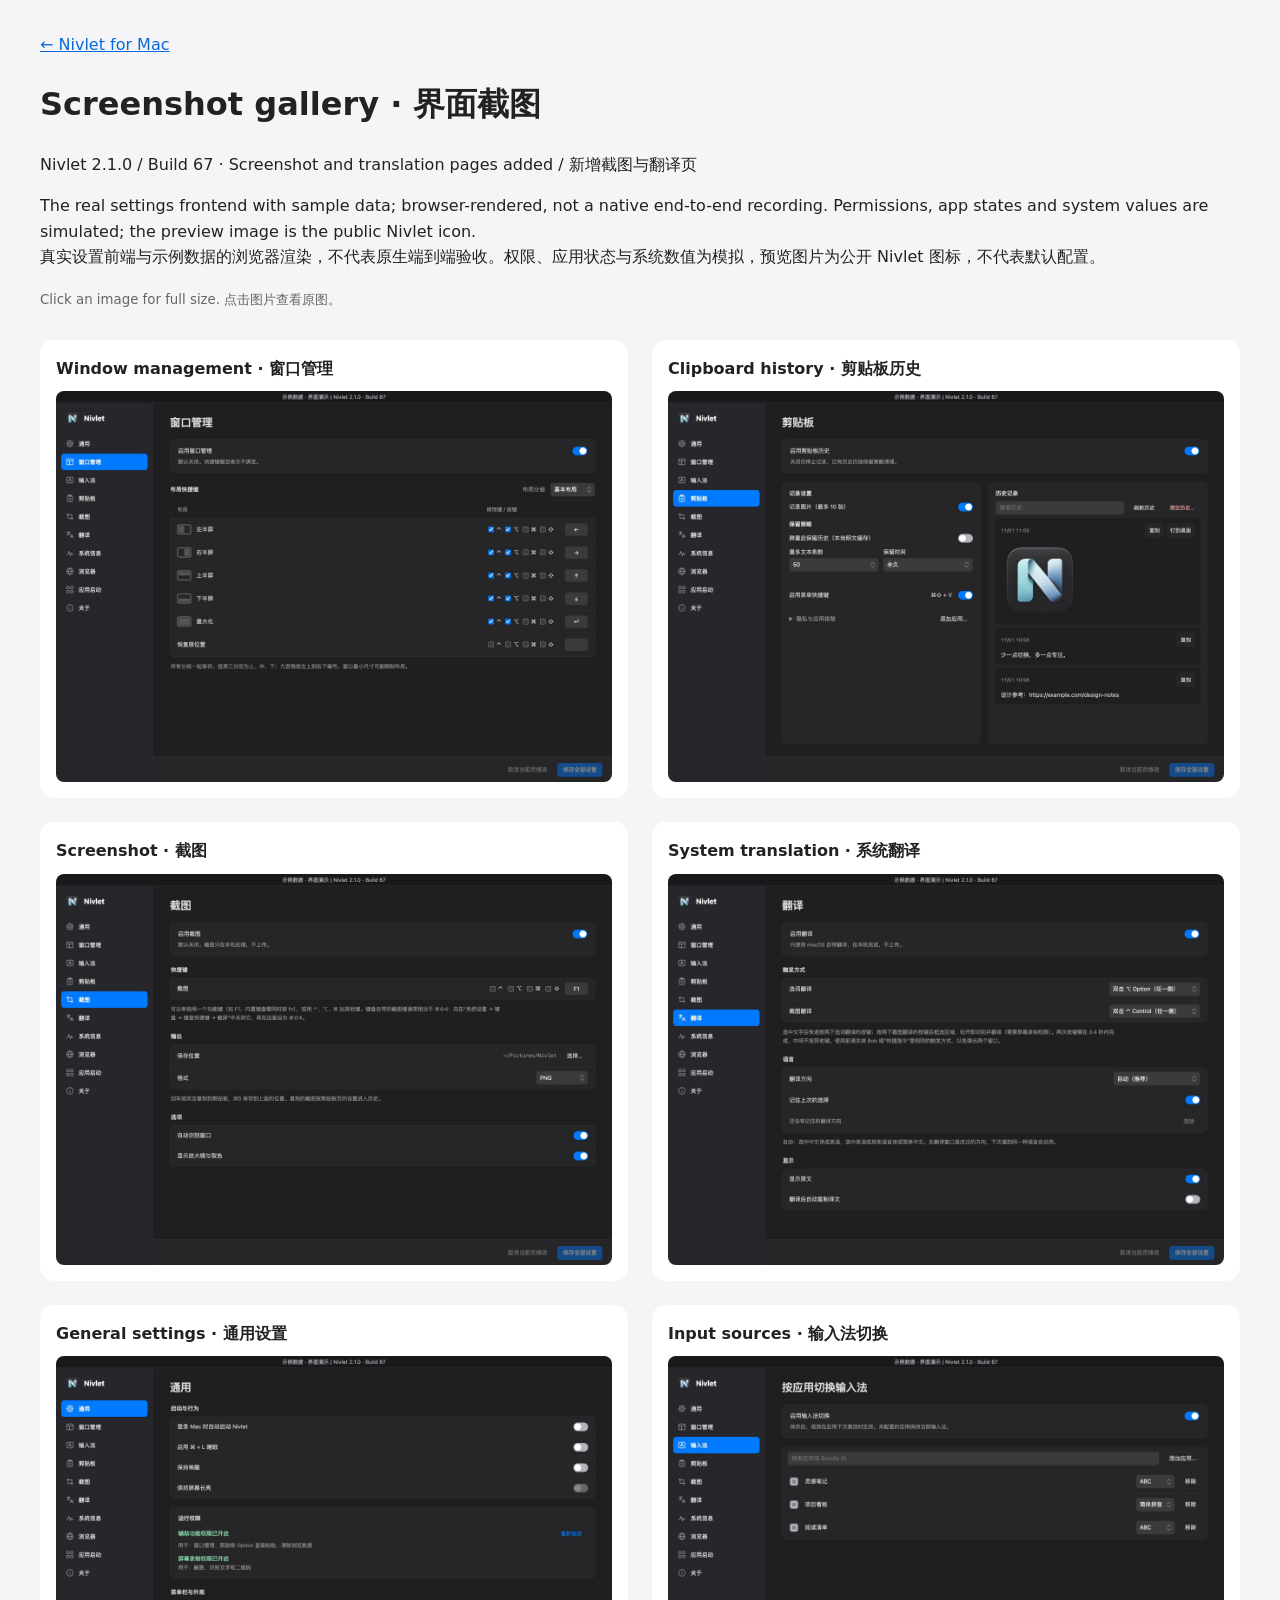
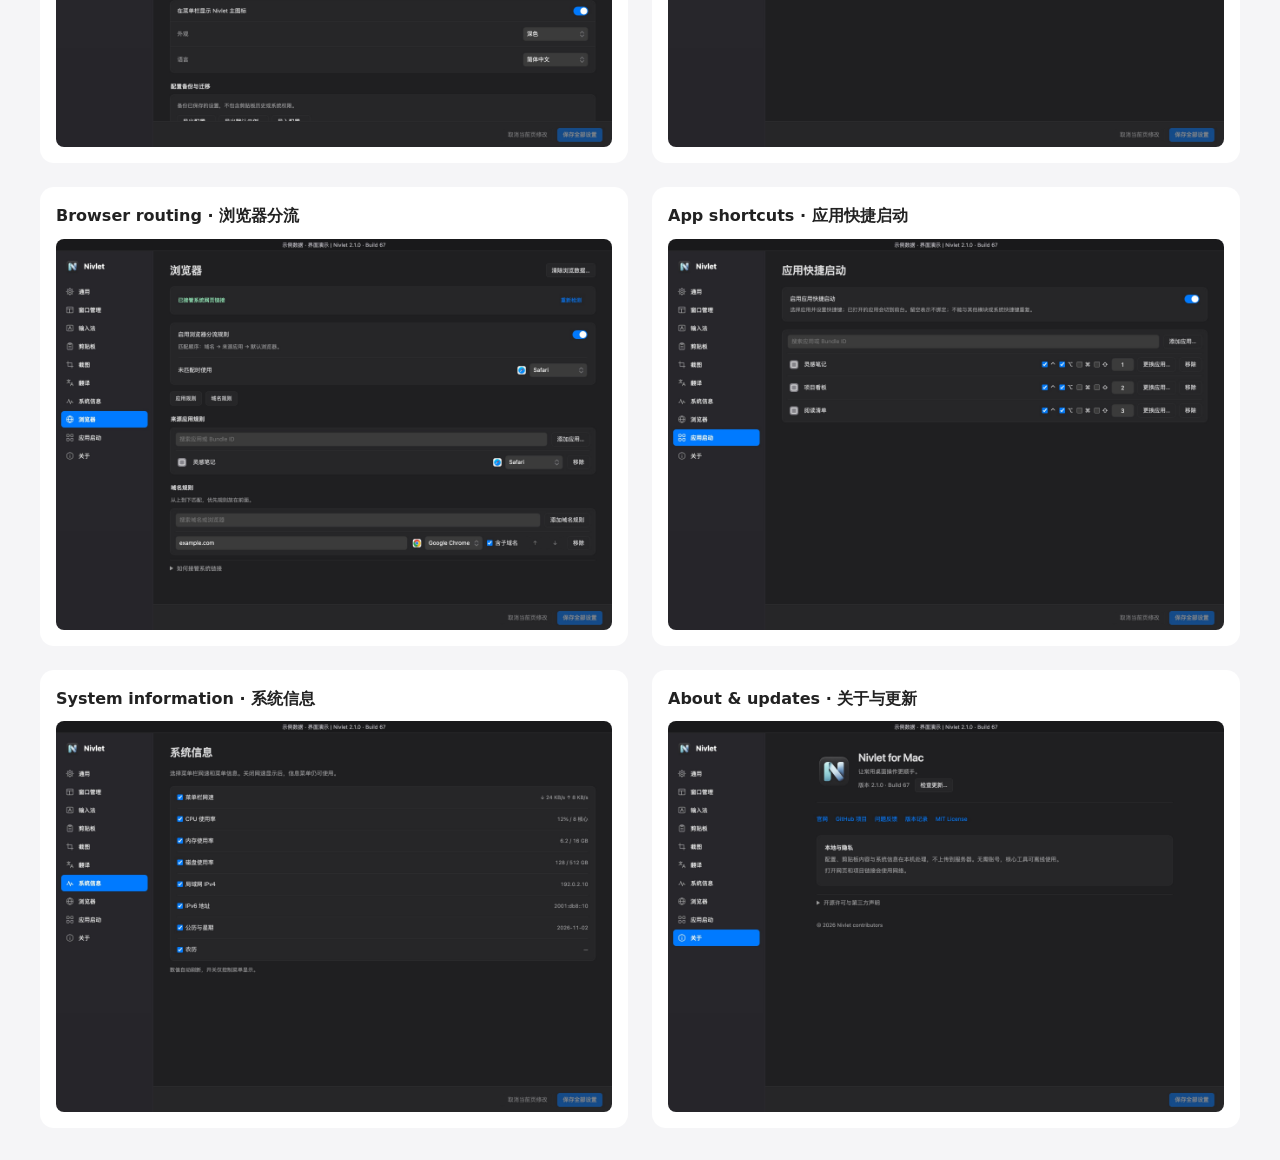
==== commit afb548b5: "Refresh README and website media for 2.1.0 Screenshots and demo GIFs now show the Screenshot and Tra" ====
--- a/docs/screenshots.html
+++ b/docs/screenshots.html
@@ -1 +1 @@
-<!doctype html><html lang="en"><meta charset="utf-8"><meta name="viewport" content="width=device-width,initial-scale=1"><title>Nivlet — Screenshot gallery / 界面截图</title><style>body{max-width:1200px;margin:0 auto;padding:32px 24px;background:#f5f5f7;color:#222;font:16px/1.6 system-ui}a{color:#0969da}header{margin-bottom:28px}.gallery{display:grid;grid-template-columns:repeat(2,minmax(0,1fr));gap:24px}figure{margin:0;padding:16px;background:#fff;border-radius:14px}img{display:block;width:100%;height:auto;border-radius:8px}figcaption{font-weight:600;margin-bottom:10px}small{color:#666}@media(max-width:700px){.gallery{grid-template-columns:1fr}body{padding:20px 16px}}</style><header><a href="./">← Nivlet for Mac</a><h1>Screenshot gallery · 界面截图</h1><p>Nivlet 2.0.5 / Build 65 · Updated sidebar interface / 新版侧边栏界面</p><p>The real settings frontend with sample data; browser-rendered, not a native end-to-end recording. Permissions, app states and system values are simulated; the preview image is the public Nivlet icon.<br>真实设置前端与示例数据的浏览器渲染，不代表原生端到端验收。权限、应用状态与系统数值为模拟，预览图片为公开 Nivlet 图标，不代表默认配置。</p><small>Click an image for full size. 点击图片查看原图。</small></header><main class="gallery"><figure><figcaption>Window management · 窗口管理</figcaption><a href="assets/screenshots/windows.jpg"><img src="assets/screenshots/windows.jpg" alt="Window management — synthetic demonstration" loading="lazy" width="2560" height="1800"></a></figure><figure><figcaption>Clipboard history · 剪贴板历史</figcaption><a href="assets/screenshots/clipboard.jpg"><img src="assets/screenshots/clipboard.jpg" alt="Clipboard history — synthetic demonstration" loading="lazy" width="2560" height="1800"></a></figure><figure><figcaption>General settings · 通用设置</figcaption><a href="assets/screenshots/general.jpg"><img src="assets/screenshots/general.jpg" alt="General settings — synthetic demonstration" loading="lazy" width="2560" height="1800"></a></figure><figure><figcaption>Input sources · 输入法切换</figcaption><a href="assets/screenshots/input.jpg"><img src="assets/screenshots/input.jpg" alt="Input sources — synthetic demonstration" loading="lazy" width="2560" height="1800"></a></figure><figure><figcaption>Browser routing · 浏览器分流</figcaption><a href="assets/screenshots/browser.jpg"><img src="assets/screenshots/browser.jpg" alt="Browser routing — synthetic demonstration" loading="lazy" width="2560" height="1800"></a></figure><figure><figcaption>App shortcuts · 应用快捷启动</figcaption><a href="assets/screenshots/launcher.jpg"><img src="assets/screenshots/launcher.jpg" alt="App shortcuts — synthetic demonstration" loading="lazy" width="2560" height="1800"></a></figure><figure><figcaption>System information · 系统信息</figcaption><a href="assets/screenshots/system.jpg"><img src="assets/screenshots/system.jpg" alt="System information — synthetic demonstration" loading="lazy" width="2560" height="1800"></a></figure><figure><figcaption>About & updates · 关于与更新</figcaption><a href="assets/screenshots/about.jpg"><img src="assets/screenshots/about.jpg" alt="About & updates — synthetic demonstration" loading="lazy" width="2560" height="1800"></a></figure></main></html>+<!doctype html><html lang="en"><meta charset="utf-8"><meta name="viewport" content="width=device-width,initial-scale=1"><title>Nivlet — Screenshot gallery / 界面截图</title><style>body{max-width:1200px;margin:0 auto;padding:32px 24px;background:#f5f5f7;color:#222;font:16px/1.6 system-ui}a{color:#0969da}header{margin-bottom:28px}.gallery{display:grid;grid-template-columns:repeat(2,minmax(0,1fr));gap:24px}figure{margin:0;padding:16px;background:#fff;border-radius:14px}img{display:block;width:100%;height:auto;border-radius:8px}figcaption{font-weight:600;margin-bottom:10px}small{color:#666}@media(max-width:700px){.gallery{grid-template-columns:1fr}body{padding:20px 16px}}</style><header><a href="./">← Nivlet for Mac</a><h1>Screenshot gallery · 界面截图</h1><p>Nivlet 2.1.0 / Build 67 · Screenshot and translation pages added / 新增截图与翻译页</p><p>The real settings frontend with sample data; browser-rendered, not a native end-to-end recording. Permissions, app states and system values are simulated; the preview image is the public Nivlet icon.<br>真实设置前端与示例数据的浏览器渲染，不代表原生端到端验收。权限、应用状态与系统数值为模拟，预览图片为公开 Nivlet 图标，不代表默认配置。</p><small>Click an image for full size. 点击图片查看原图。</small></header><main class="gallery"><figure><figcaption>Window management · 窗口管理</figcaption><a href="assets/screenshots/windows.jpg"><img src="assets/screenshots/windows.jpg" alt="Window management — synthetic demonstration" loading="lazy" width="2560" height="1800"></a></figure><figure><figcaption>Clipboard history · 剪贴板历史</figcaption><a href="assets/screenshots/clipboard.jpg"><img src="assets/screenshots/clipboard.jpg" alt="Clipboard history — synthetic demonstration" loading="lazy" width="2560" height="1800"></a></figure><figure><figcaption>Screenshot · 截图</figcaption><a href="assets/screenshots/capture.jpg"><img src="assets/screenshots/capture.jpg" alt="Screenshot settings — synthetic demonstration" loading="lazy" width="2560" height="1800"></a></figure><figure><figcaption>System translation · 系统翻译</figcaption><a href="assets/screenshots/translate.jpg"><img src="assets/screenshots/translate.jpg" alt="System translation settings — synthetic demonstration" loading="lazy" width="2560" height="1800"></a></figure><figure><figcaption>General settings · 通用设置</figcaption><a href="assets/screenshots/general.jpg"><img src="assets/screenshots/general.jpg" alt="General settings — synthetic demonstration" loading="lazy" width="2560" height="1800"></a></figure><figure><figcaption>Input sources · 输入法切换</figcaption><a href="assets/screenshots/input.jpg"><img src="assets/screenshots/input.jpg" alt="Input sources — synthetic demonstration" loading="lazy" width="2560" height="1800"></a></figure><figure><figcaption>Browser routing · 浏览器分流</figcaption><a href="assets/screenshots/browser.jpg"><img src="assets/screenshots/browser.jpg" alt="Browser routing — synthetic demonstration" loading="lazy" width="2560" height="1800"></a></figure><figure><figcaption>App shortcuts · 应用快捷启动</figcaption><a href="assets/screenshots/launcher.jpg"><img src="assets/screenshots/launcher.jpg" alt="App shortcuts — synthetic demonstration" loading="lazy" width="2560" height="1800"></a></figure><figure><figcaption>System information · 系统信息</figcaption><a href="assets/screenshots/system.jpg"><img src="assets/screenshots/system.jpg" alt="System information — synthetic demonstration" loading="lazy" width="2560" height="1800"></a></figure><figure><figcaption>About & updates · 关于与更新</figcaption><a href="assets/screenshots/about.jpg"><img src="assets/screenshots/about.jpg" alt="About & updates — synthetic demonstration" loading="lazy" width="2560" height="1800"></a></figure></main></html>
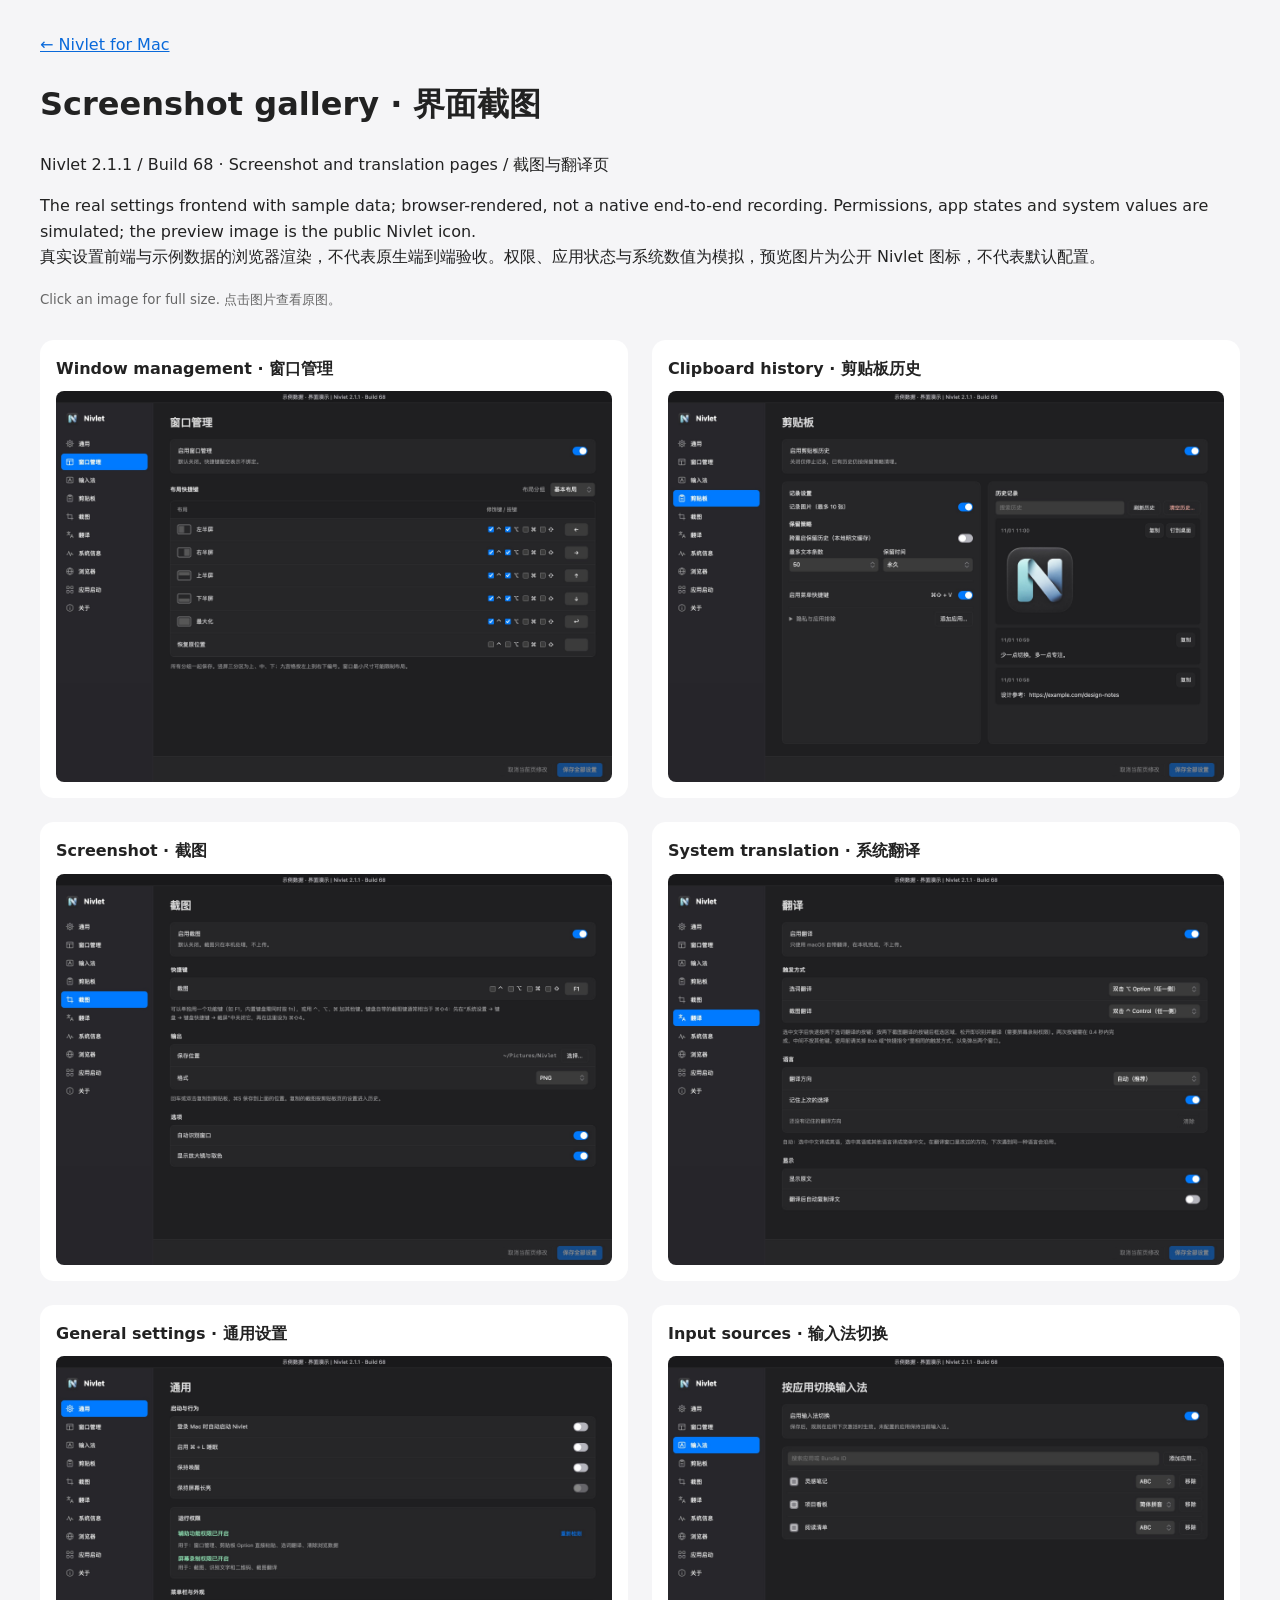
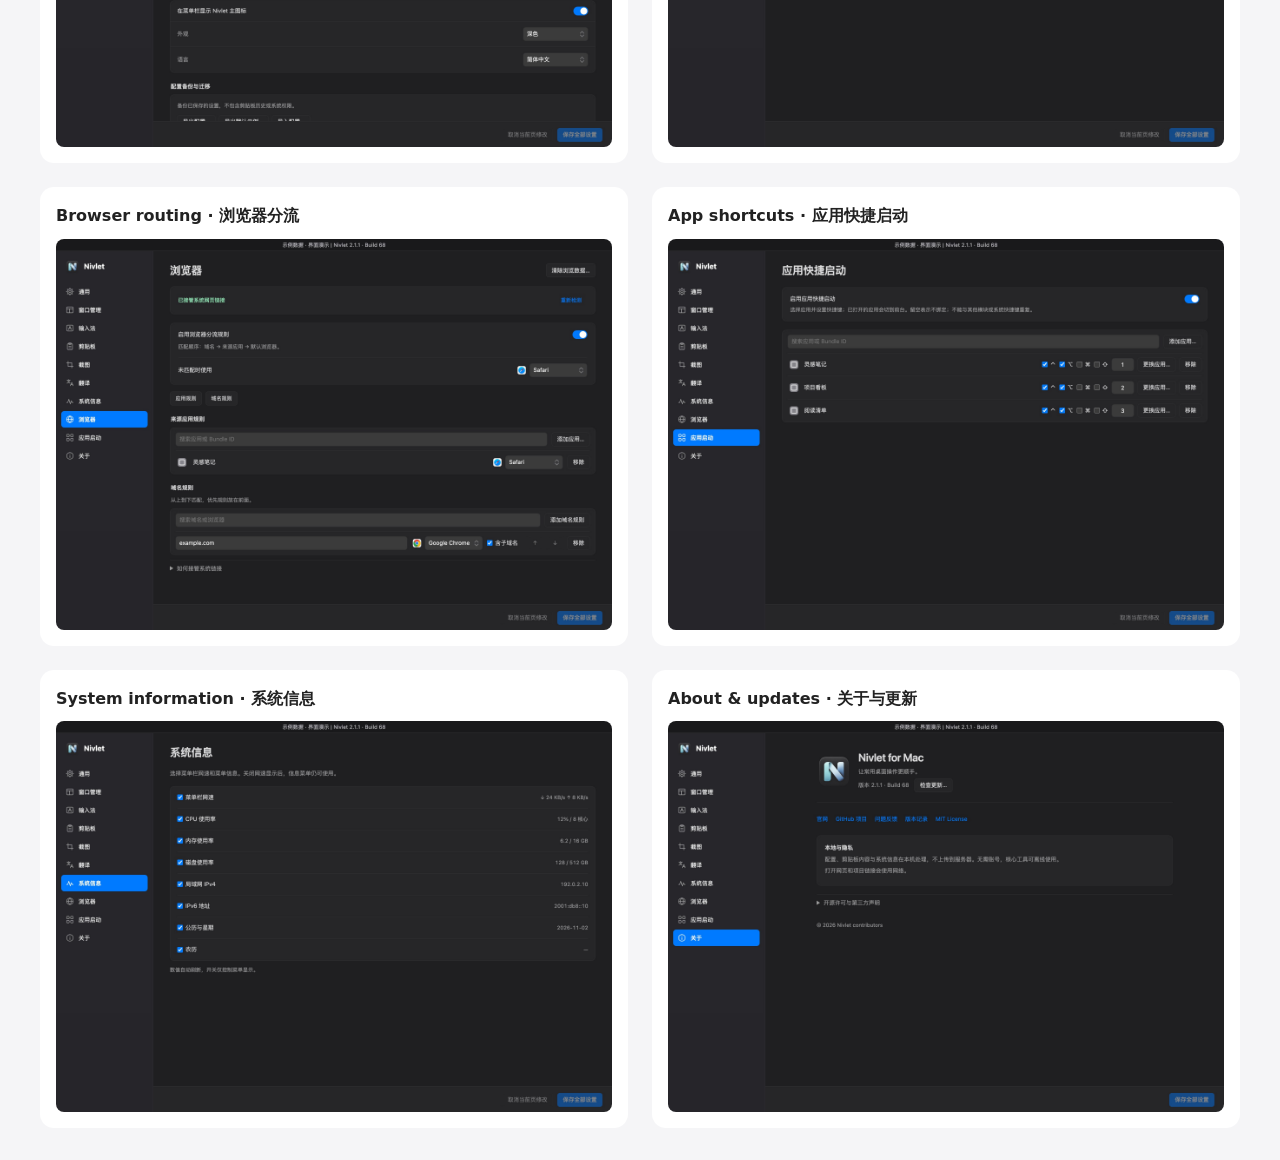
==== commit 686ed697: "Document 2.1.1 Build 68 translation speed and card release Release records, usage guides, screenshot" ====
--- a/docs/screenshots.html
+++ b/docs/screenshots.html
@@ -1 +1 @@
-<!doctype html><html lang="en"><meta charset="utf-8"><meta name="viewport" content="width=device-width,initial-scale=1"><title>Nivlet — Screenshot gallery / 界面截图</title><style>body{max-width:1200px;margin:0 auto;padding:32px 24px;background:#f5f5f7;color:#222;font:16px/1.6 system-ui}a{color:#0969da}header{margin-bottom:28px}.gallery{display:grid;grid-template-columns:repeat(2,minmax(0,1fr));gap:24px}figure{margin:0;padding:16px;background:#fff;border-radius:14px}img{display:block;width:100%;height:auto;border-radius:8px}figcaption{font-weight:600;margin-bottom:10px}small{color:#666}@media(max-width:700px){.gallery{grid-template-columns:1fr}body{padding:20px 16px}}</style><header><a href="./">← Nivlet for Mac</a><h1>Screenshot gallery · 界面截图</h1><p>Nivlet 2.1.0 / Build 67 · Screenshot and translation pages added / 新增截图与翻译页</p><p>The real settings frontend with sample data; browser-rendered, not a native end-to-end recording. Permissions, app states and system values are simulated; the preview image is the public Nivlet icon.<br>真实设置前端与示例数据的浏览器渲染，不代表原生端到端验收。权限、应用状态与系统数值为模拟，预览图片为公开 Nivlet 图标，不代表默认配置。</p><small>Click an image for full size. 点击图片查看原图。</small></header><main class="gallery"><figure><figcaption>Window management · 窗口管理</figcaption><a href="assets/screenshots/windows.jpg"><img src="assets/screenshots/windows.jpg" alt="Window management — synthetic demonstration" loading="lazy" width="2560" height="1800"></a></figure><figure><figcaption>Clipboard history · 剪贴板历史</figcaption><a href="assets/screenshots/clipboard.jpg"><img src="assets/screenshots/clipboard.jpg" alt="Clipboard history — synthetic demonstration" loading="lazy" width="2560" height="1800"></a></figure><figure><figcaption>Screenshot · 截图</figcaption><a href="assets/screenshots/capture.jpg"><img src="assets/screenshots/capture.jpg" alt="Screenshot settings — synthetic demonstration" loading="lazy" width="2560" height="1800"></a></figure><figure><figcaption>System translation · 系统翻译</figcaption><a href="assets/screenshots/translate.jpg"><img src="assets/screenshots/translate.jpg" alt="System translation settings — synthetic demonstration" loading="lazy" width="2560" height="1800"></a></figure><figure><figcaption>General settings · 通用设置</figcaption><a href="assets/screenshots/general.jpg"><img src="assets/screenshots/general.jpg" alt="General settings — synthetic demonstration" loading="lazy" width="2560" height="1800"></a></figure><figure><figcaption>Input sources · 输入法切换</figcaption><a href="assets/screenshots/input.jpg"><img src="assets/screenshots/input.jpg" alt="Input sources — synthetic demonstration" loading="lazy" width="2560" height="1800"></a></figure><figure><figcaption>Browser routing · 浏览器分流</figcaption><a href="assets/screenshots/browser.jpg"><img src="assets/screenshots/browser.jpg" alt="Browser routing — synthetic demonstration" loading="lazy" width="2560" height="1800"></a></figure><figure><figcaption>App shortcuts · 应用快捷启动</figcaption><a href="assets/screenshots/launcher.jpg"><img src="assets/screenshots/launcher.jpg" alt="App shortcuts — synthetic demonstration" loading="lazy" width="2560" height="1800"></a></figure><figure><figcaption>System information · 系统信息</figcaption><a href="assets/screenshots/system.jpg"><img src="assets/screenshots/system.jpg" alt="System information — synthetic demonstration" loading="lazy" width="2560" height="1800"></a></figure><figure><figcaption>About & updates · 关于与更新</figcaption><a href="assets/screenshots/about.jpg"><img src="assets/screenshots/about.jpg" alt="About & updates — synthetic demonstration" loading="lazy" width="2560" height="1800"></a></figure></main></html>+<!doctype html><html lang="en"><meta charset="utf-8"><meta name="viewport" content="width=device-width,initial-scale=1"><title>Nivlet — Screenshot gallery / 界面截图</title><style>body{max-width:1200px;margin:0 auto;padding:32px 24px;background:#f5f5f7;color:#222;font:16px/1.6 system-ui}a{color:#0969da}header{margin-bottom:28px}.gallery{display:grid;grid-template-columns:repeat(2,minmax(0,1fr));gap:24px}figure{margin:0;padding:16px;background:#fff;border-radius:14px}img{display:block;width:100%;height:auto;border-radius:8px}figcaption{font-weight:600;margin-bottom:10px}small{color:#666}@media(max-width:700px){.gallery{grid-template-columns:1fr}body{padding:20px 16px}}</style><header><a href="./">← Nivlet for Mac</a><h1>Screenshot gallery · 界面截图</h1><p>Nivlet 2.1.1 / Build 68 · Screenshot and translation pages / 截图与翻译页</p><p>The real settings frontend with sample data; browser-rendered, not a native end-to-end recording. Permissions, app states and system values are simulated; the preview image is the public Nivlet icon.<br>真实设置前端与示例数据的浏览器渲染，不代表原生端到端验收。权限、应用状态与系统数值为模拟，预览图片为公开 Nivlet 图标，不代表默认配置。</p><small>Click an image for full size. 点击图片查看原图。</small></header><main class="gallery"><figure><figcaption>Window management · 窗口管理</figcaption><a href="assets/screenshots/windows.jpg"><img src="assets/screenshots/windows.jpg" alt="Window management — synthetic demonstration" loading="lazy" width="2560" height="1800"></a></figure><figure><figcaption>Clipboard history · 剪贴板历史</figcaption><a href="assets/screenshots/clipboard.jpg"><img src="assets/screenshots/clipboard.jpg" alt="Clipboard history — synthetic demonstration" loading="lazy" width="2560" height="1800"></a></figure><figure><figcaption>Screenshot · 截图</figcaption><a href="assets/screenshots/capture.jpg"><img src="assets/screenshots/capture.jpg" alt="Screenshot settings — synthetic demonstration" loading="lazy" width="2560" height="1800"></a></figure><figure><figcaption>System translation · 系统翻译</figcaption><a href="assets/screenshots/translate.jpg"><img src="assets/screenshots/translate.jpg" alt="System translation settings — synthetic demonstration" loading="lazy" width="2560" height="1800"></a></figure><figure><figcaption>General settings · 通用设置</figcaption><a href="assets/screenshots/general.jpg"><img src="assets/screenshots/general.jpg" alt="General settings — synthetic demonstration" loading="lazy" width="2560" height="1800"></a></figure><figure><figcaption>Input sources · 输入法切换</figcaption><a href="assets/screenshots/input.jpg"><img src="assets/screenshots/input.jpg" alt="Input sources — synthetic demonstration" loading="lazy" width="2560" height="1800"></a></figure><figure><figcaption>Browser routing · 浏览器分流</figcaption><a href="assets/screenshots/browser.jpg"><img src="assets/screenshots/browser.jpg" alt="Browser routing — synthetic demonstration" loading="lazy" width="2560" height="1800"></a></figure><figure><figcaption>App shortcuts · 应用快捷启动</figcaption><a href="assets/screenshots/launcher.jpg"><img src="assets/screenshots/launcher.jpg" alt="App shortcuts — synthetic demonstration" loading="lazy" width="2560" height="1800"></a></figure><figure><figcaption>System information · 系统信息</figcaption><a href="assets/screenshots/system.jpg"><img src="assets/screenshots/system.jpg" alt="System information — synthetic demonstration" loading="lazy" width="2560" height="1800"></a></figure><figure><figcaption>About & updates · 关于与更新</figcaption><a href="assets/screenshots/about.jpg"><img src="assets/screenshots/about.jpg" alt="About & updates — synthetic demonstration" loading="lazy" width="2560" height="1800"></a></figure></main></html>
